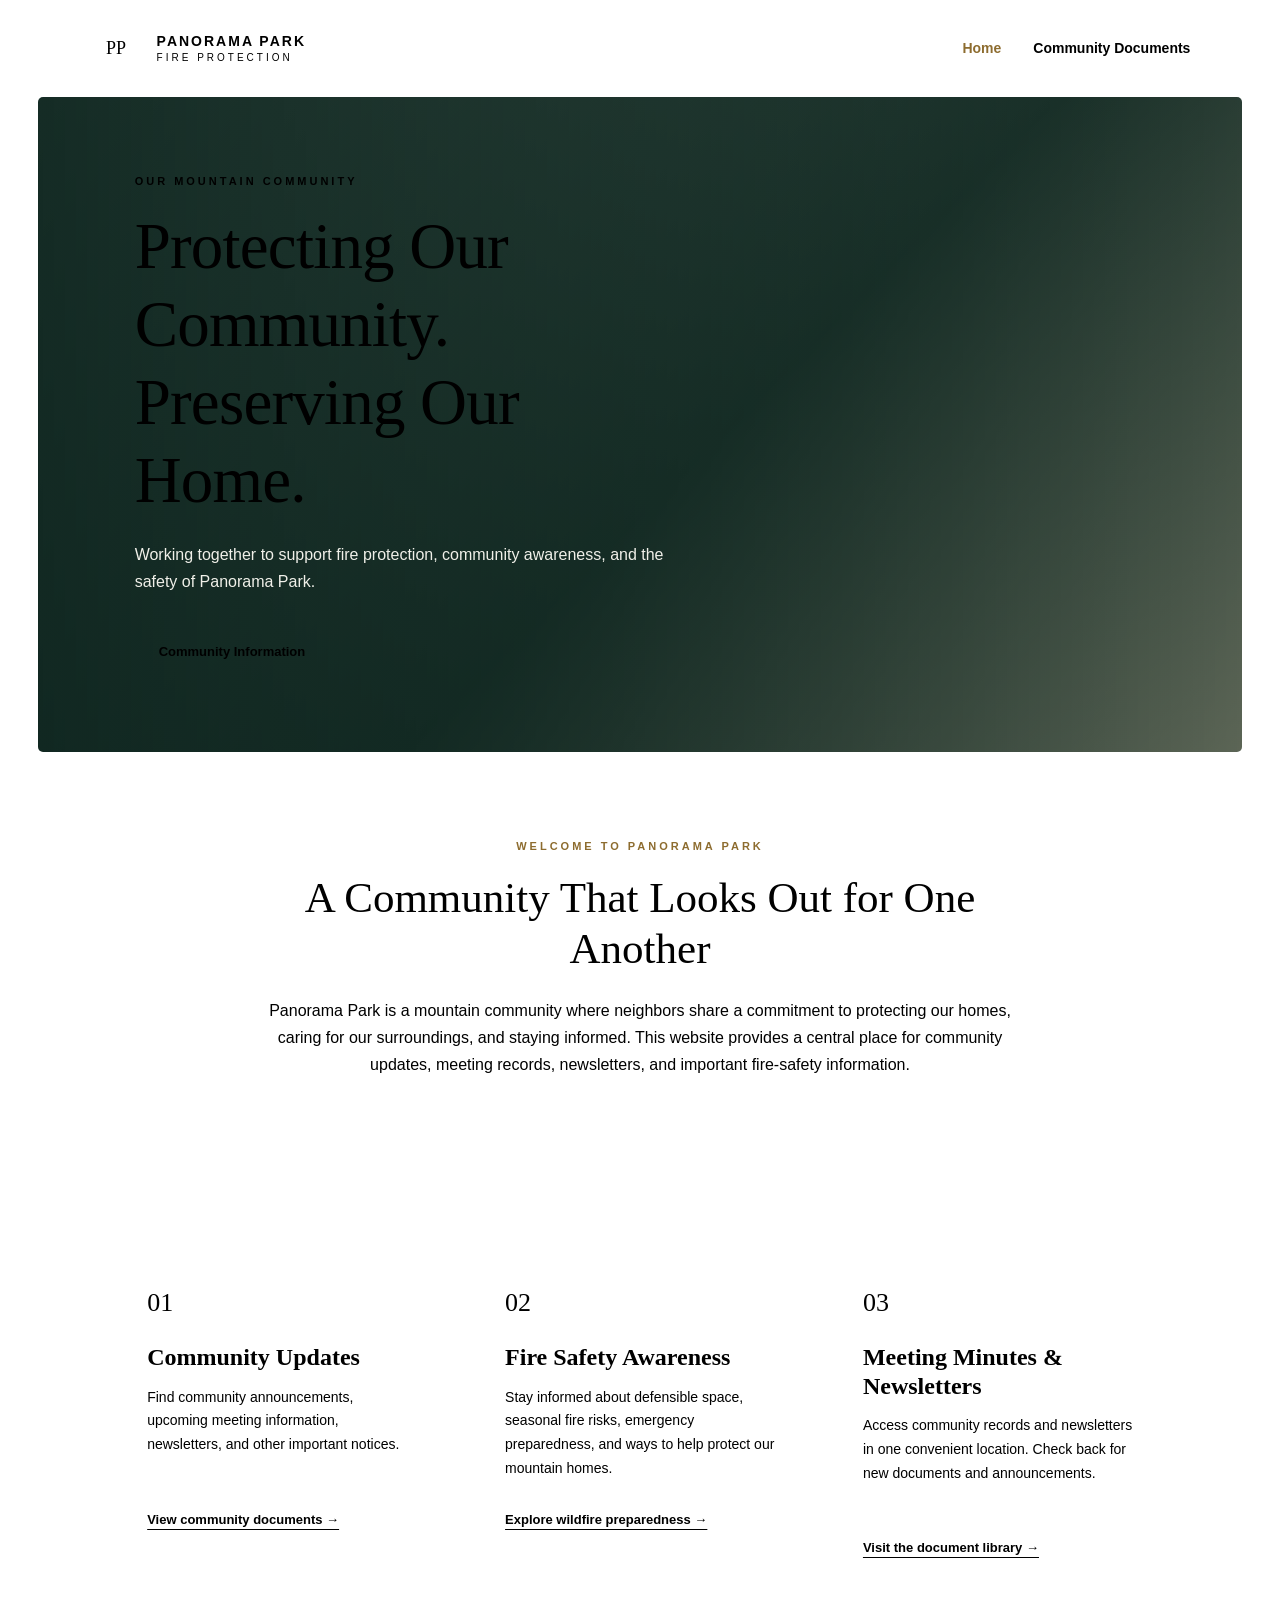
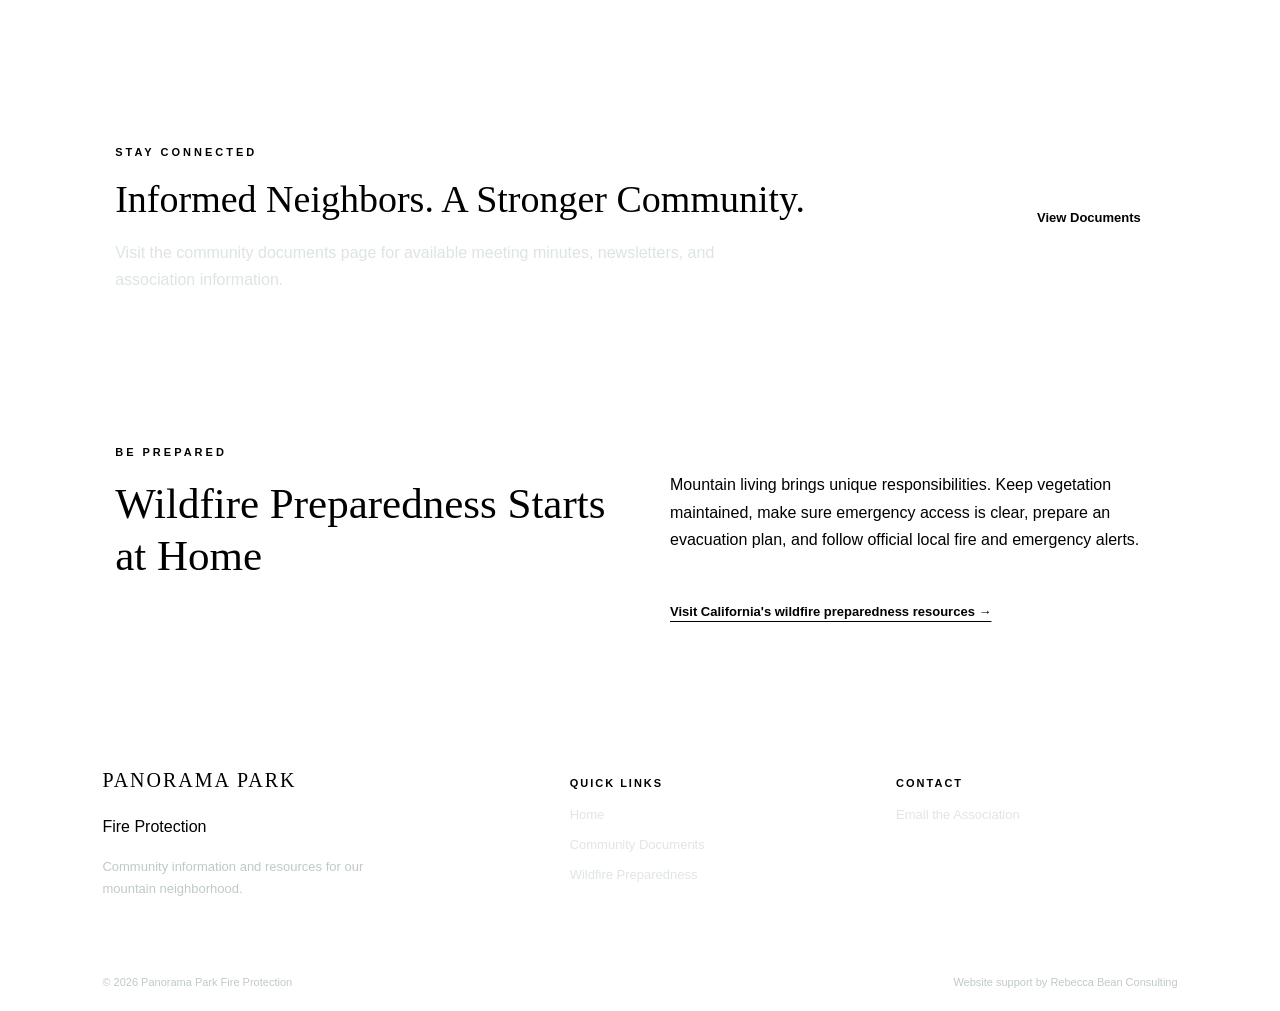
==== index.html @ 7bf57702 "Create index.html" ====
<!DOCTYPE html>
<html lang="en">
<head>
  <meta charset="UTF-8">
  <meta name="viewport" content="width=device-width, initial-scale=1.0">
  <title>Panorama Park Fire Protection</title>
  <meta name="description" content="Community information, announcements, meeting minutes, and fire safety resources for Panorama Park.">
  <link rel="stylesheet" href="home.css">
</head>
<body>

  <header class="site-header">
    <div class="brand">
      <span class="brand-mark">PP</span>
      <div>
        <p class="brand-name">PANORAMA PARK</p>
        <p class="brand-subtitle">FIRE PROTECTION</p>
      </div>
    </div>

    <nav class="main-nav">
      <a href="index.html" class="active">Home</a>
      <a href="documents.html">Community Documents</a>
    </nav>
  </header>

  <main>
    <section class="hero">
      <!-- Replace this placeholder with a mountain landscape photo -->
      <div class="hero-image-placeholder">
        <div class="hero-overlay">
          <p class="eyebrow">OUR MOUNTAIN COMMUNITY</p>
          <h1>Protecting Our Community.<br>Preserving Our Home.</h1>
          <p class="hero-description">
            Working together to support fire protection, community
            awareness, and the safety of Panorama Park.
          </p>
          <a href="documents.html" class="button button-gold">
            Community Information
          </a>
        </div>
      </div>
    </section>

    <section class="intro section">
      <p class="eyebrow">WELCOME TO PANORAMA PARK</p>
      <h2>A Community That Looks Out for One Another</h2>
      <p class="intro-text">
        Panorama Park is a mountain community where neighbors share
        a commitment to protecting our homes, caring for our surroundings,
        and staying informed. This website provides a central place for
        community updates, meeting records, newsletters, and important
        fire-safety information.
      </p>
    </section>

    <section class="feature-section section">
      <div class="feature-card">
        <span class="feature-number">01</span>
        <h3>Community Updates</h3>
        <p>
          Find community announcements, upcoming meeting information,
          newsletters, and other important notices.
        </p>
        <a href="documents.html">View community documents →</a>
      </div>

      <div class="feature-card">
        <span class="feature-number">02</span>
        <h3>Fire Safety Awareness</h3>
        <p>
          Stay informed about defensible space, seasonal fire risks,
          emergency preparedness, and ways to help protect our mountain homes.
        </p>
        <a href="https://www.readyforwildfire.org/" target="_blank"
           rel="noopener noreferrer">Explore wildfire preparedness →</a>
      </div>

      <div class="feature-card">
        <span class="feature-number">03</span>
        <h3>Meeting Minutes & Newsletters</h3>
        <p>
          Access community records and newsletters in one convenient location.
          Check back for new documents and announcements.
        </p>
        <a href="documents.html">Visit the document library →</a>
      </div>
    </section>

    <section class="community-banner">
      <div>
        <p class="eyebrow">STAY CONNECTED</p>
        <h2>Informed Neighbors. A Stronger Community.</h2>
        <p>
          Visit the community documents page for available meeting minutes,
          newsletters, and association information.
        </p>
      </div>
      <a href="documents.html" class="button button-light">View Documents</a>
    </section>

    <section class="safety-section section">
      <div>
        <p class="eyebrow">BE PREPARED</p>
        <h2>Wildfire Preparedness Starts at Home</h2>
      </div>
      <p>
        Mountain living brings unique responsibilities. Keep vegetation
        maintained, make sure emergency access is clear, prepare an
        evacuation plan, and follow official local fire and emergency alerts.
      </p>
      <a href="https://www.readyforwildfire.org/prepare-for-wildfire/"
         target="_blank" rel="noopener noreferrer">
        Visit California's wildfire preparedness resources →
      </a>
    </section>
  </main>

  <footer class="site-footer">
    <div class="footer-main">
      <div>
        <p class="footer-title">PANORAMA PARK</p>
        <p>Fire Protection</p>
        <p class="footer-note">
          Community information and resources for our mountain neighborhood.
        </p>
      </div>

      <div>
        <p class="footer-heading">QUICK LINKS</p>
        <a href="index.html">Home</a>
        <a href="documents.html">Community Documents</a>
        <a href="https://www.readyforwildfire.org/"
           target="_blank" rel="noopener noreferrer">Wildfire Preparedness</a>
      </div>

      <div>
        <p class="footer-heading">CONTACT</p>
        <!-- Replace with the HOA's approved public email address -->
        <a href="mailto:REPLACE-WITH-HOA-EMAIL">Email the Association</a>
      </div>
    </div>

    <div class="footer-bottom">
      <p>© <span id="year"></span> Panorama Park Fire Protection</p>
      <p class="site-credit">
        Website support by
        <a href="https://beansdreams.org" target="_blank"
           rel="noopener noreferrer">Rebecca Bean Consulting</a>
      </p>
    </div>
  </footer>

  <script>
    document.getElementById("year").textContent = new Date().getFullYear();
  </script>

</body>
</html>
---- home.css ----
```css
@import url('https://fonts.googleapis.com/css2?family=DM+Sans:wght@400;500;600;700&family=Playfair+Display:wght@500;600;700&display=swap');

:root {
  --forest: #173b32;
  --forest-dark: #102b25;
  --sage: #718675;
  --gold: #c9a765;
  --cream: #f7f4ed;
  --white: #ffffff;
  --text: #26332e;
  --muted: #68736d;
  --border: #e5e4dc;
}

* {
  box-sizing: border-box;
}

html {
  scroll-behavior: smooth;
}

body {
  margin: 0;
  color: var(--text);
  background: var(--white);
  font-family: 'DM Sans', sans-serif;
  line-height: 1.7;
}

a {
  color: inherit;
}

.site-header {
  display: flex;
  justify-content: space-between;
  align-items: center;
  gap: 30px;
  padding: 22px 7%;
  background: var(--white);
}

.brand {
  display: flex;
  align-items: center;
  gap: 14px;
}

.brand-mark {
  display: grid;
  place-items: center;
  width: 53px;
  height: 53px;
  border: 1px solid var(--gold);
  border-radius: 50%;
  color: var(--forest);
  font-family: 'Playfair Display', serif;
  font-size: 18px;
}

.brand-name,
.brand-subtitle {
  margin: 0;
  line-height: 1.4;
  letter-spacing: 2px;
}

.brand-name {
  color: var(--forest);
  font-weight: 700;
  font-size: 14px;
}

.brand-subtitle {
  color: var(--muted);
  font-size: 10px;
  letter-spacing: 3px;
}

.main-nav {
  display: flex;
  align-items: center;
  gap: 32px;
}

.main-nav a {
  text-decoration: none;
  color: var(--text);
  font-size: 14px;
  font-weight: 600;
}

.main-nav a:hover,
.main-nav a.active {
  color: #8d6c2f;
}

.hero {
  padding: 0 3%;
}

.hero-image-placeholder {
  position: relative;
  display: flex;
  align-items: center;
  min-height: 570px;
  overflow: hidden;
  border-radius: 5px;
  background:
    linear-gradient(90deg, rgba(12, 35, 29, .91), rgba(12, 35, 29, .48)),
    linear-gradient(135deg, #6e8478, #293f36 55%, #a5a28a);
}

/* Add a real mountain photograph later using background-image. */

.hero-overlay {
  max-width: 760px;
  padding: 75px 8%;
  color: var(--white);
}

.eyebrow {
  margin: 0 0 16px;
  color: var(--gold);
  font-size: 11px;
  font-weight: 700;
  letter-spacing: 3px;
  text-transform: uppercase;
}

h1,
h2,
h3 {
  font-family: 'Playfair Display', Georgia, serif;
  line-height: 1.2;
}

h1 {
  margin: 0 0 22px;
  font-size: clamp(38px, 5.2vw, 65px);
  font-weight: 500;
  letter-spacing: -.8px;
}

.hero-description {
  max-width: 540px;
  margin-bottom: 32px;
  color: #f0f0e9;
  font-size: 16px;
}

.button {
  display: inline-block;
  padding: 14px 24px;
  border-radius: 3px;
  font-size: 13px;
  font-weight: 700;
  text-decoration: none;
  transition: transform .2s, background .2s;
}

.button:hover {
  transform: translateY(-2px);
}

.button-gold {
  background: var(--gold);
  color: var(--forest-dark);
}

.button-gold:hover {
  background: #dfc184;
}

.section {
  padding: 85px 9%;
}

.intro {
  max-width: 1000px;
  margin: auto;
  text-align: center;
}

.intro h2,
.safety-section h2 {
  margin: 0 0 22px;
  color: var(--forest);
  font-size: clamp(30px, 4vw, 43px);
  font-weight: 500;
}

.intro .eyebrow {
  color: #8d6c2f;
}

.intro-text {
  max-width: 780px;
  margin: auto;
  color: var(--muted);
  font-size: 16px;
}

.feature-section {
  display: grid;
  grid-template-columns: repeat(3, minmax(0, 1fr));
  gap: 24px;
  background: var(--cream);
}

.feature-card {
  padding: 32px;
  border: 1px solid var(--border);
  background: var(--white);
}

.feature-number {
  color: var(--gold);
  font-family: 'Playfair Display', serif;
  font-size: 26px;
}

.feature-card h3 {
  margin: 18px 0 12px;
  color: var(--forest);
  font-size: 24px;
}

.feature-card p {
  min-height: 105px;
  color: var(--muted);
  font-size: 14px;
}

.feature-card a,
.safety-section a {
  color: var(--forest);
  font-size: 13px;
  font-weight: 700;
  text-decoration-color: var(--gold);
  text-underline-offset: 5px;
}

.community-banner {
  display: flex;
  justify-content: space-between;
  align-items: center;
  gap: 35px;
  padding: 65px 9%;
  background: var(--forest);
  color: var(--white);
}

.community-banner h2 {
  margin: 0 0 14px;
  font-size: clamp(27px, 3vw, 38px);
  font-weight: 500;
}

.community-banner p:not(.eyebrow) {
  max-width: 680px;
  margin-bottom: 0;
  color: #dce5df;
}

.button-light {
  flex-shrink: 0;
  background: var(--cream);
  color: var(--forest);
}

.safety-section {
  display: grid;
  grid-template-columns: 1fr 1fr;
  gap: 20px 60px;
  align-items: center;
}

.safety-section h2 {
  margin-bottom: 0;
}

.safety-section > p {
  color: var(--muted);
}

.safety-section > a {
  grid-column: 2;
}

.site-footer {
  padding: 55px 8% 20px;
  background: var(--forest-dark);
  color: var(--white);
}

.footer-main {
  display: grid;
  grid-template-columns: 1.5fr 1fr 1fr;
  gap: 45px;
  padding-bottom: 40px;
}

.footer-title {
  margin: 0;
  font-family: 'Playfair Display', serif;
  font-size: 20px;
  letter-spacing: 2px;
}

.footer-note {
  max-width: 300px;
  color: #bfcac3;
  font-size: 13px;
}

.footer-heading {
  color: var(--gold);
  font-size: 11px;
  font-weight: 700;
  letter-spacing: 2px;
}

.footer-main a {
  display: block;
  width: fit-content;
  margin: 8px 0;
  color: #e0e6e1;
  font-size: 13px;
  text-decoration: none;
}

.footer-main a:hover,
.site-credit a:hover {
  color: var(--gold);
}

.footer-bottom {
  display: flex;
  justify-content: space-between;
  flex-wrap: wrap;
  gap: 12px;
  padding-top: 18px;
  border-top: 1px solid rgba(255, 255, 255, .16);
  color: #bfcac3;
  font-size: 11px;
}

.footer-bottom p {
  margin: 0;
}

.site-credit a {
  color: var(--gold);
  text-decoration: none;
}

@media (max-width: 800px) {
  .site-header {
    flex-direction: column;
    gap: 18px;
  }

  .main-nav {
    flex-wrap: wrap;
    justify-content: center;
    gap: 18px;
  }

  .hero-image-placeholder {
    min-height: 500px;
  }

  .feature-section {
    grid-template-columns: 1fr;
  }

  .feature-card p {
    min-height: auto;
  }

  .community-banner {
    align-items: flex-start;
    flex-direction: column;
  }

  .safety-section {
    grid-template-columns: 1fr;
  }

  .safety-section > a {
    grid-column: 1;
  }

  .footer-main {
    grid-template-columns: 1fr 1fr;
  }
}

@media (max-width: 500px) {
  .site-header {
    padding: 20px 5%;
  }

  .brand-name {
    font-size: 12px;
  }

  .main-nav {
    gap: 12px;
  }

  .main-nav a {
    font-size: 12px;
  }

  .hero {
    padding: 0 12px;
  }

  .hero-image-placeholder {
    min-height: 490px;
  }

  .hero-overlay {
    padding: 45px 8%;
  }

  .section {
    padding: 60px 7%;
  }

  .community-banner {
    padding: 50px 7%;
  }

  .footer-main {
    grid-template-columns: 1fr;
    gap: 20px;
  }

  .footer-bottom {
    flex-direction: column;
  }
}
```
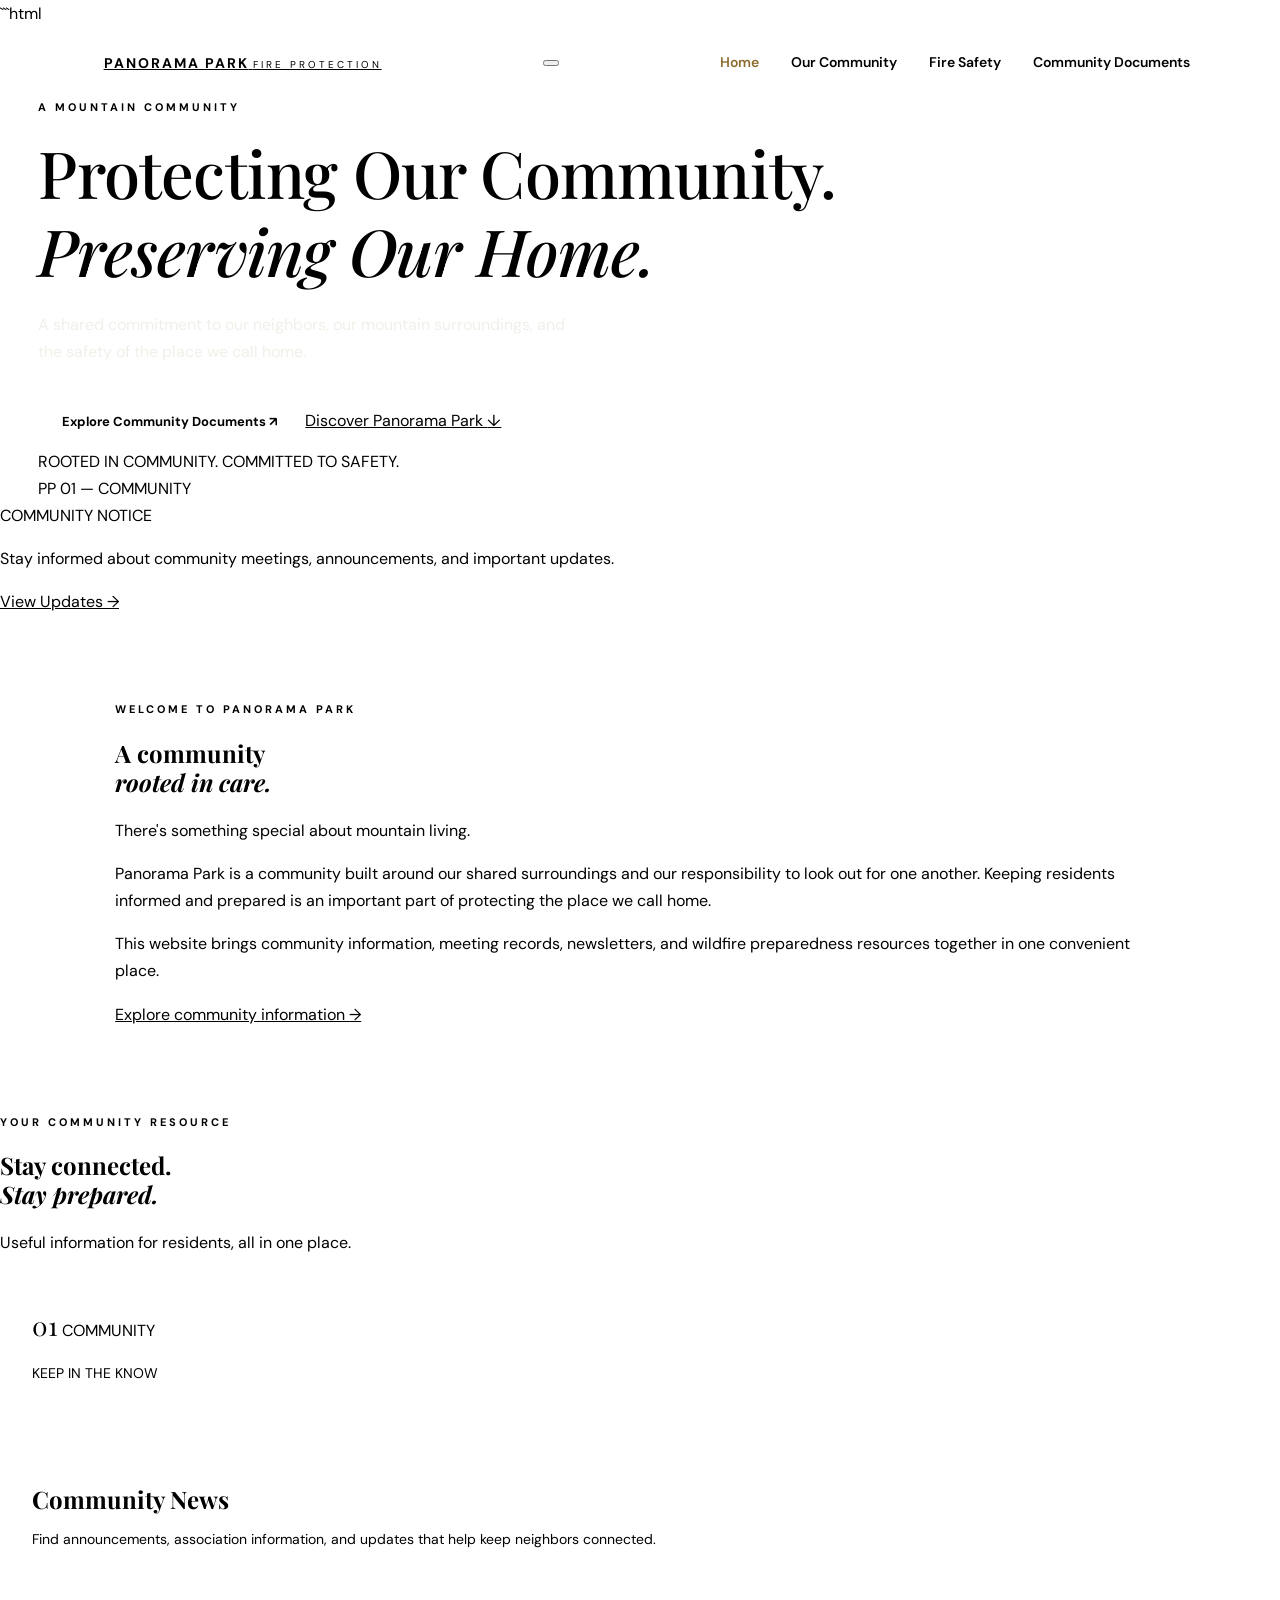
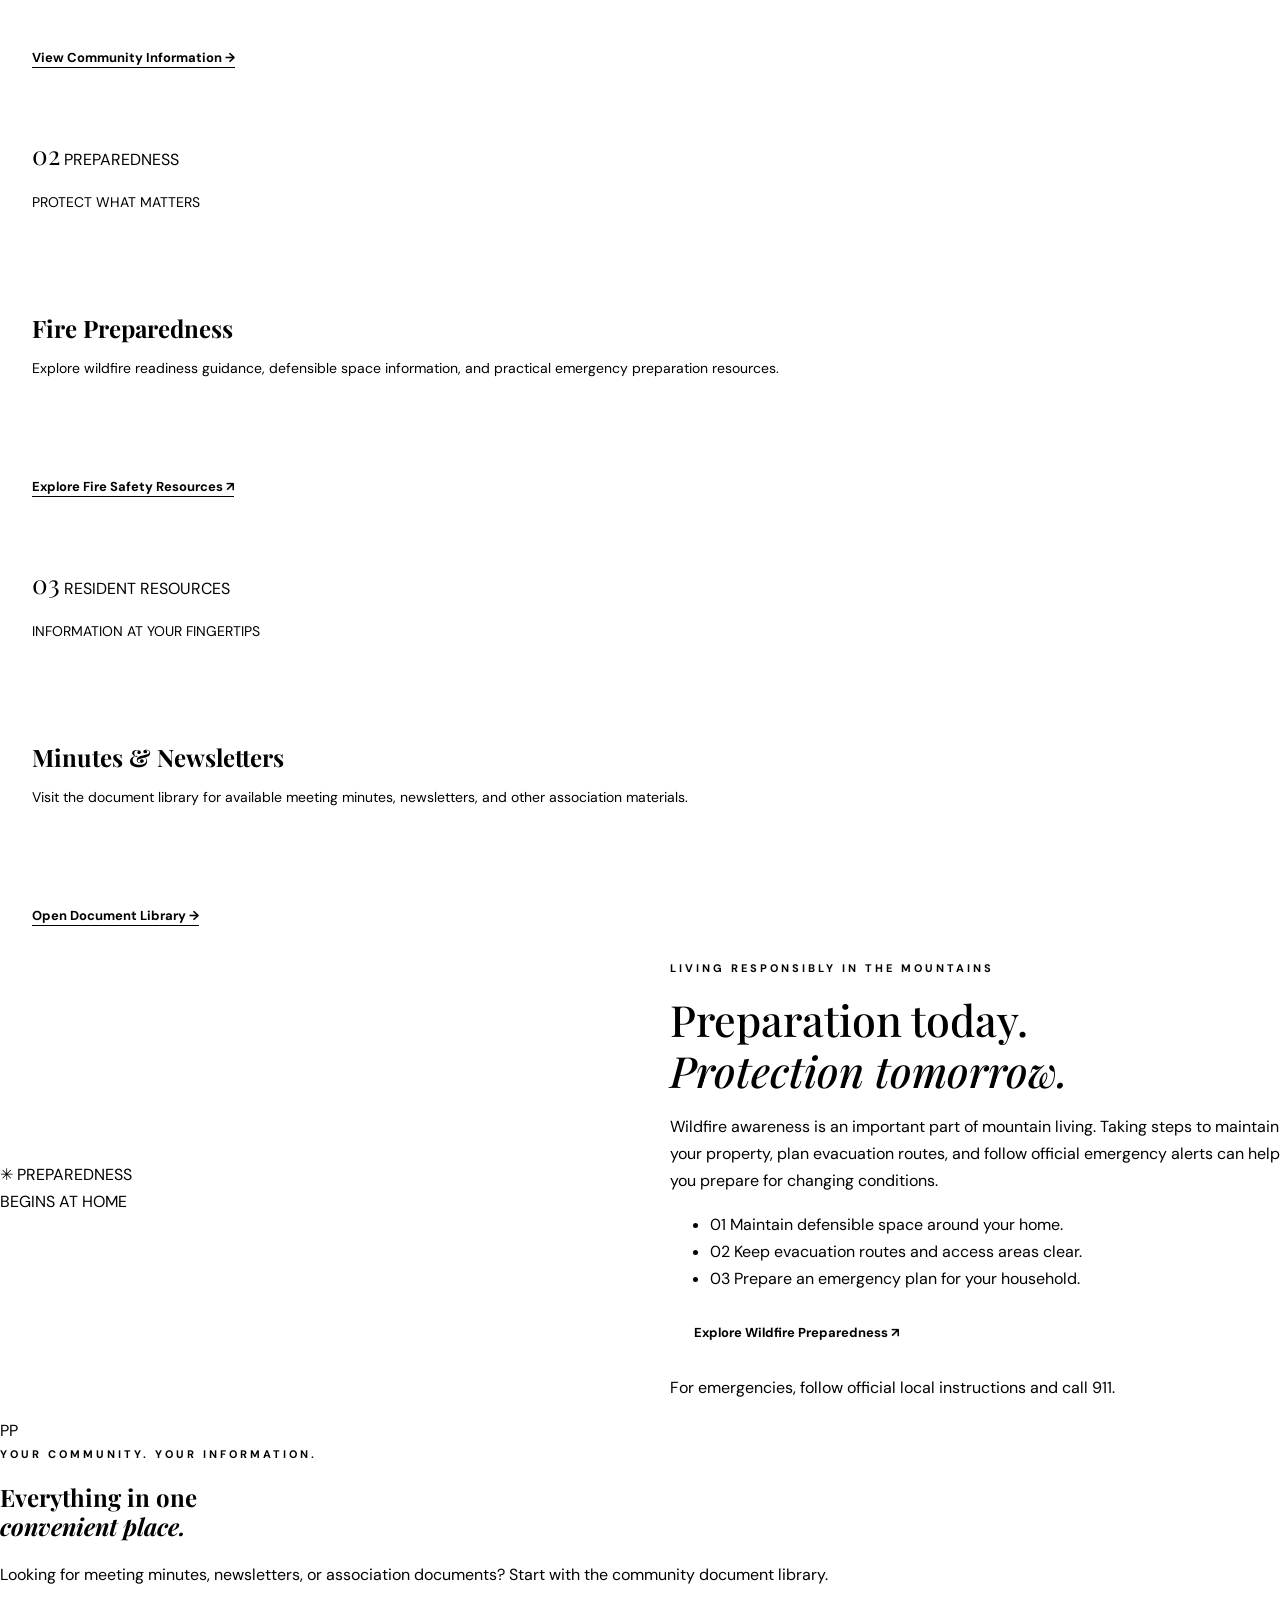
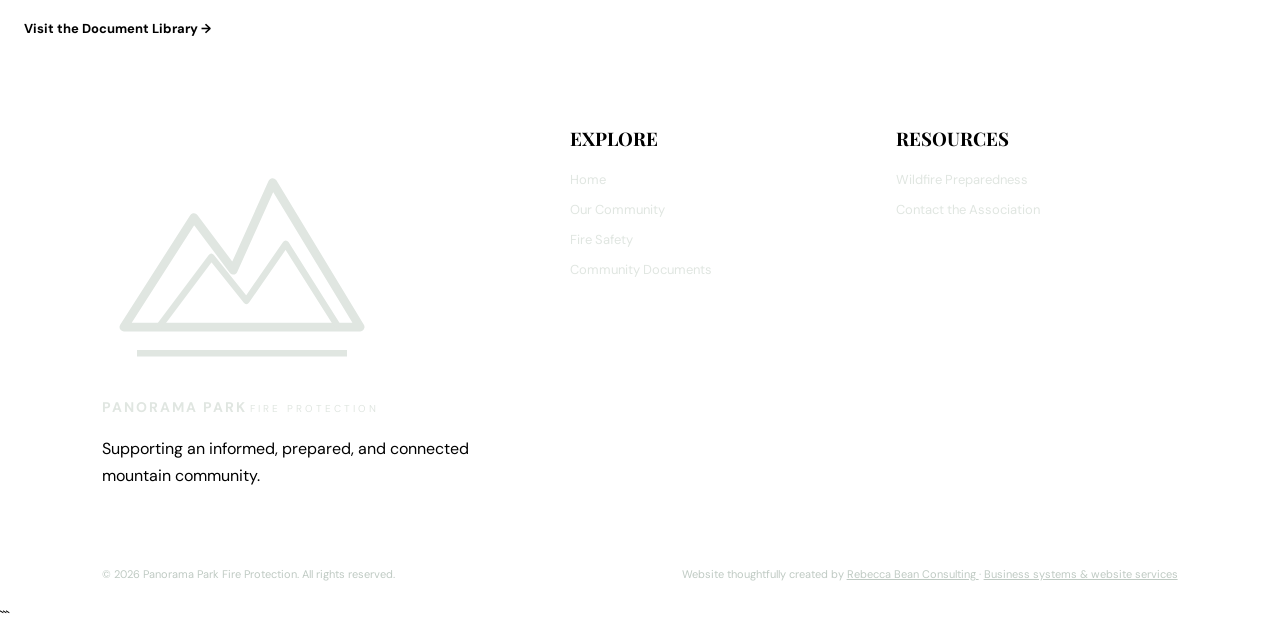
==== commit 7117e6fe: "Update index.html" ====
--- a/index.html
+++ b/index.html
@@ -1,159 +1,410 @@
+```html
 <!DOCTYPE html>
 <html lang="en">
 <head>
   <meta charset="UTF-8">
   <meta name="viewport" content="width=device-width, initial-scale=1.0">
-  <title>Panorama Park Fire Protection</title>
-  <meta name="description" content="Community information, announcements, meeting minutes, and fire safety resources for Panorama Park.">
+
+  <title>Panorama Park Fire Protection | Our Mountain Community</title>
+  <meta name="description" content="Community news, meeting information, fire safety resources, and announcements for Panorama Park.">
+
   <link rel="stylesheet" href="home.css">
+
+  <link rel="preconnect" href="https://fonts.googleapis.com">
+  <link rel="preconnect" href="https://fonts.gstatic.com" crossorigin>
+  <link href="https://fonts.googleapis.com/css2?family=DM+Sans:wght@400;500;600;700&family=Playfair+Display:wght@400;500;600;700&display=swap" rel="stylesheet">
 </head>
+
 <body>
 
+  <!-- HEADER -->
   <header class="site-header">
-    <div class="brand">
-      <span class="brand-mark">PP</span>
-      <div>
-        <p class="brand-name">PANORAMA PARK</p>
-        <p class="brand-subtitle">FIRE PROTECTION</p>
-      </div>
-    </div>
-
-    <nav class="main-nav">
-      <a href="index.html" class="active">Home</a>
-      <a href="documents.html">Community Documents</a>
+    <a class="brand" href="index.html" aria-label="Panorama Park Fire Protection home">
+      <span class="brand-emblem" aria-hidden="true">
+        <svg viewBox="0 0 64 64" fill="none">
+          <path d="M5 48L21 23L30 35L39 15L59 48H5Z"
+                stroke="currentColor" stroke-width="2" stroke-linejoin="round"/>
+          <path d="M13 48L25 32L33 42L42 29L54 48"
+                stroke="currentColor" stroke-width="1.5" stroke-linejoin="round"/>
+          <path d="M8 54H56" stroke="currentColor" stroke-width="1.5"/>
+        </svg>
+      </span>
+
+      <span class="brand-copy">
+        <span class="brand-name">PANORAMA PARK</span>
+        <span class="brand-subtitle">FIRE PROTECTION</span>
+      </span>
+    </a>
+
+    <button class="menu-toggle" aria-label="Open navigation"
+            aria-expanded="false" aria-controls="main-nav">
+      <span></span>
+      <span></span>
+      <span></span>
+    </button>
+
+    <nav class="main-nav" id="main-nav">
+      <a href="index.html" class="nav-link active">Home</a>
+      <a href="#community" class="nav-link">Our Community</a>
+      <a href="#fire-safety" class="nav-link">Fire Safety</a>
+      <a href="documents.html" class="nav-link nav-cta">Community Documents</a>
     </nav>
   </header>
 
+
   <main>
+
+    <!-- HERO: REPLACE THE BACKGROUND IMAGE URL WITH YOUR OWN PHOTO -->
     <section class="hero">
-      <!-- Replace this placeholder with a mountain landscape photo -->
-      <div class="hero-image-placeholder">
-        <div class="hero-overlay">
-          <p class="eyebrow">OUR MOUNTAIN COMMUNITY</p>
-          <h1>Protecting Our Community.<br>Preserving Our Home.</h1>
-          <p class="hero-description">
-            Working together to support fire protection, community
-            awareness, and the safety of Panorama Park.
-          </p>
+      <div class="hero-photo"></div>
+      <div class="hero-shade"></div>
+
+      <div class="hero-content">
+        <p class="eyebrow">
+          A MOUNTAIN COMMUNITY
+          <span class="eyebrow-line"></span>
+        </p>
+
+        <h1>
+          Protecting Our Community.<br>
+          <em>Preserving Our Home.</em>
+        </h1>
+
+        <p class="hero-description">
+          A shared commitment to our neighbors, our mountain surroundings,
+          and the safety of the place we call home.
+        </p>
+
+        <div class="hero-actions">
           <a href="documents.html" class="button button-gold">
-            Community Information
+            Explore Community Documents
+            <span aria-hidden="true">↗</span>
+          </a>
+
+          <a href="#community" class="text-link">
+            Discover Panorama Park <span aria-hidden="true">↓</span>
           </a>
         </div>
       </div>
-    </section>
-
-    <section class="intro section">
-      <p class="eyebrow">WELCOME TO PANORAMA PARK</p>
-      <h2>A Community That Looks Out for One Another</h2>
-      <p class="intro-text">
-        Panorama Park is a mountain community where neighbors share
-        a commitment to protecting our homes, caring for our surroundings,
-        and staying informed. This website provides a central place for
-        community updates, meeting records, newsletters, and important
-        fire-safety information.
+
+      <div class="hero-caption">
+        <span class="caption-rule"></span>
+        <span>ROOTED IN COMMUNITY. COMMITTED TO SAFETY.</span>
+      </div>
+
+      <div class="hero-index" aria-hidden="true">
+        <span>PP</span>
+        <span class="index-divider"></span>
+        <span>01 — COMMUNITY</span>
+      </div>
+    </section>
+
+
+    <!-- ANNOUNCEMENT STRIP
+         Replace the sample message with an approved current notice. -->
+    <section class="announcement" aria-label="Community announcement">
+      <div class="announcement-label">
+        <span class="announcement-dot"></span>
+        COMMUNITY NOTICE
+      </div>
+
+      <p>
+        Stay informed about community meetings, announcements, and important updates.
       </p>
-    </section>
-
-    <section class="feature-section section">
-      <div class="feature-card">
-        <span class="feature-number">01</span>
-        <h3>Community Updates</h3>
+
+      <a href="documents.html">
+        View Updates <span aria-hidden="true">→</span>
+      </a>
+    </section>
+
+
+    <!-- INTRODUCTION -->
+    <section class="community-intro section" id="community">
+      <div class="intro-side">
+        <p class="eyebrow eyebrow-dark">WELCOME TO PANORAMA PARK</p>
+
+        <h2>
+          A community<br>
+          <em>rooted in care.</em>
+        </h2>
+
+        <div class="gold-rule"></div>
+      </div>
+
+      <div class="intro-copy">
+        <p class="intro-lead">
+          There's something special about mountain living.
+        </p>
+
         <p>
-          Find community announcements, upcoming meeting information,
-          newsletters, and other important notices.
-        </p>
-        <a href="documents.html">View community documents →</a>
-      </div>
-
-      <div class="feature-card">
-        <span class="feature-number">02</span>
-        <h3>Fire Safety Awareness</h3>
+          Panorama Park is a community built around our shared surroundings
+          and our responsibility to look out for one another. Keeping residents
+          informed and prepared is an important part of protecting the place
+          we call home.
+        </p>
+
         <p>
-          Stay informed about defensible space, seasonal fire risks,
-          emergency preparedness, and ways to help protect our mountain homes.
-        </p>
-        <a href="https://www.readyforwildfire.org/" target="_blank"
-           rel="noopener noreferrer">Explore wildfire preparedness →</a>
-      </div>
-
-      <div class="feature-card">
-        <span class="feature-number">03</span>
-        <h3>Meeting Minutes & Newsletters</h3>
+          This website brings community information, meeting records,
+          newsletters, and wildfire preparedness resources together in one
+          convenient place.
+        </p>
+
+        <a href="documents.html" class="underlined-link">
+          Explore community information <span aria-hidden="true">→</span>
+        </a>
+      </div>
+    </section>
+
+
+    <!-- THREE FEATURE CARDS -->
+    <section class="discover-section">
+      <div class="section-heading">
+        <div>
+          <p class="eyebrow eyebrow-dark">YOUR COMMUNITY RESOURCE</p>
+          <h2>Stay connected.<br><em>Stay prepared.</em></h2>
+        </div>
+
+        <p class="section-heading-copy">
+          Useful information for residents, all in one place.
+        </p>
+      </div>
+
+      <div class="feature-grid">
+
+        <!-- COMMUNITY NEWS -->
+        <article class="feature-card">
+          <div class="feature-image feature-image-news">
+            <span class="feature-number">01</span>
+            <span class="feature-image-label">COMMUNITY</span>
+          </div>
+
+          <div class="feature-body">
+            <p class="feature-kicker">KEEP IN THE KNOW</p>
+            <h3>Community News</h3>
+            <p>
+              Find announcements, association information, and updates
+              that help keep neighbors connected.
+            </p>
+
+            <a href="documents.html" class="card-link">
+              View Community Information <span aria-hidden="true">→</span>
+            </a>
+          </div>
+        </article>
+
+
+        <!-- FIRE PREPAREDNESS -->
+        <article class="feature-card">
+          <div class="feature-image feature-image-safety">
+            <span class="feature-number">02</span>
+            <span class="feature-image-label">PREPAREDNESS</span>
+          </div>
+
+          <div class="feature-body">
+            <p class="feature-kicker">PROTECT WHAT MATTERS</p>
+            <h3>Fire Preparedness</h3>
+            <p>
+              Explore wildfire readiness guidance, defensible space
+              information, and practical emergency preparation resources.
+            </p>
+
+            <a href="https://www.readyforwildfire.org/"
+               target="_blank" rel="noopener noreferrer" class="card-link">
+              Explore Fire Safety Resources <span aria-hidden="true">↗</span>
+            </a>
+          </div>
+        </article>
+
+
+        <!-- DOCUMENT LIBRARY -->
+        <article class="feature-card">
+          <div class="feature-image feature-image-documents">
+            <span class="feature-number">03</span>
+            <span class="feature-image-label">RESIDENT RESOURCES</span>
+          </div>
+
+          <div class="feature-body">
+            <p class="feature-kicker">INFORMATION AT YOUR FINGERTIPS</p>
+            <h3>Minutes & Newsletters</h3>
+            <p>
+              Visit the document library for available meeting minutes,
+              newsletters, and other association materials.
+            </p>
+
+            <a href="documents.html" class="card-link">
+              Open Document Library <span aria-hidden="true">→</span>
+            </a>
+          </div>
+        </article>
+
+      </div>
+    </section>
+
+
+    <!-- FIRE SAFETY FEATURE -->
+    <section class="safety-section" id="fire-safety">
+      <div class="safety-image">
+        <div class="safety-image-frame"></div>
+        <div class="safety-image-note">
+          <span class="note-symbol">✳</span>
+          <span>PREPAREDNESS<br>BEGINS AT HOME</span>
+        </div>
+      </div>
+
+      <div class="safety-copy">
+        <p class="eyebrow">LIVING RESPONSIBLY IN THE MOUNTAINS</p>
+
+        <h2>
+          Preparation today.<br>
+          <em>Protection tomorrow.</em>
+        </h2>
+
         <p>
-          Access community records and newsletters in one convenient location.
-          Check back for new documents and announcements.
-        </p>
-        <a href="documents.html">Visit the document library →</a>
-      </div>
-    </section>
-
-    <section class="community-banner">
-      <div>
-        <p class="eyebrow">STAY CONNECTED</p>
-        <h2>Informed Neighbors. A Stronger Community.</h2>
+          Wildfire awareness is an important part of mountain living.
+          Taking steps to maintain your property, plan evacuation routes,
+          and follow official emergency alerts can help you prepare for
+          changing conditions.
+        </p>
+
+        <ul class="safety-list">
+          <li><span>01</span> Maintain defensible space around your home.</li>
+          <li><span>02</span> Keep evacuation routes and access areas clear.</li>
+          <li><span>03</span> Prepare an emergency plan for your household.</li>
+        </ul>
+
+        <a href="https://www.readyforwildfire.org/prepare-for-wildfire/"
+           target="_blank" rel="noopener noreferrer"
+           class="button button-green">
+          Explore Wildfire Preparedness <span aria-hidden="true">↗</span>
+        </a>
+
+        <p class="resource-note">
+          For emergencies, follow official local instructions and call 911.
+        </p>
+      </div>
+    </section>
+
+
+    <!-- COMMUNITY DOCUMENTS CTA -->
+    <section class="documents-banner">
+      <div class="banner-decoration" aria-hidden="true">PP</div>
+
+      <div class="banner-copy">
+        <p class="eyebrow">YOUR COMMUNITY. YOUR INFORMATION.</p>
+        <h2>Everything in one<br><em>convenient place.</em></h2>
         <p>
-          Visit the community documents page for available meeting minutes,
-          newsletters, and association information.
-        </p>
-      </div>
-      <a href="documents.html" class="button button-light">View Documents</a>
-    </section>
-
-    <section class="safety-section section">
-      <div>
-        <p class="eyebrow">BE PREPARED</p>
-        <h2>Wildfire Preparedness Starts at Home</h2>
-      </div>
-      <p>
-        Mountain living brings unique responsibilities. Keep vegetation
-        maintained, make sure emergency access is clear, prepare an
-        evacuation plan, and follow official local fire and emergency alerts.
-      </p>
-      <a href="https://www.readyforwildfire.org/prepare-for-wildfire/"
-         target="_blank" rel="noopener noreferrer">
-        Visit California's wildfire preparedness resources →
+          Looking for meeting minutes, newsletters, or association documents?
+          Start with the community document library.
+        </p>
+      </div>
+
+      <a href="documents.html" class="button button-gold">
+        Visit the Document Library <span aria-hidden="true">→</span>
       </a>
     </section>
+
   </main>
 
+
+  <!-- FOOTER -->
   <footer class="site-footer">
     <div class="footer-main">
-      <div>
-        <p class="footer-title">PANORAMA PARK</p>
-        <p>Fire Protection</p>
-        <p class="footer-note">
-          Community information and resources for our mountain neighborhood.
-        </p>
-      </div>
-
-      <div>
-        <p class="footer-heading">QUICK LINKS</p>
+
+      <div class="footer-brand">
+        <a class="brand footer-logo" href="index.html">
+          <span class="brand-emblem" aria-hidden="true">
+            <svg viewBox="0 0 64 64" fill="none">
+              <path d="M5 48L21 23L30 35L39 15L59 48H5Z"
+                    stroke="currentColor" stroke-width="2" stroke-linejoin="round"/>
+              <path d="M13 48L25 32L33 42L42 29L54 48"
+                    stroke="currentColor" stroke-width="1.5" stroke-linejoin="round"/>
+              <path d="M8 54H56" stroke="currentColor" stroke-width="1.5"/>
+            </svg>
+          </span>
+
+          <span class="brand-copy">
+            <span class="brand-name">PANORAMA PARK</span>
+            <span class="brand-subtitle">FIRE PROTECTION</span>
+          </span>
+        </a>
+
+        <p>
+          Supporting an informed, prepared, and connected mountain community.
+        </p>
+      </div>
+
+      <div class="footer-column">
+        <h3>EXPLORE</h3>
         <a href="index.html">Home</a>
+        <a href="#community">Our Community</a>
+        <a href="#fire-safety">Fire Safety</a>
         <a href="documents.html">Community Documents</a>
+      </div>
+
+      <div class="footer-column">
+        <h3>RESOURCES</h3>
         <a href="https://www.readyforwildfire.org/"
            target="_blank" rel="noopener noreferrer">Wildfire Preparedness</a>
-      </div>
-
-      <div>
-        <p class="footer-heading">CONTACT</p>
-        <!-- Replace with the HOA's approved public email address -->
-        <a href="mailto:REPLACE-WITH-HOA-EMAIL">Email the Association</a>
-      </div>
+
+        <!-- Replace this address with the HOA's approved public email -->
+        <a href="mailto:REPLACE-WITH-HOA-EMAIL">Contact the Association</a>
+      </div>
+
     </div>
 
+
     <div class="footer-bottom">
-      <p>© <span id="year"></span> Panorama Park Fire Protection</p>
-      <p class="site-credit">
-        Website support by
+      <p>
+        © <span id="current-year"></span> Panorama Park Fire Protection.
+        All rights reserved.
+      </p>
+
+      <div class="site-creator">
+        <span>Website thoughtfully created by</span>
+        <a href="https://beansdreams.org"
+           target="_blank" rel="noopener noreferrer">
+          Rebecca Bean Consulting
+        </a>
+        <span class="creator-divider">·</span>
         <a href="https://beansdreams.org" target="_blank"
-           rel="noopener noreferrer">Rebecca Bean Consulting</a>
-      </p>
+           rel="noopener noreferrer" class="services-link">
+          Business systems & website services
+        </a>
+      </div>
     </div>
   </footer>
 
+
+  <!-- SMALL MOBILE NAVIGATION SCRIPT -->
   <script>
-    document.getElementById("year").textContent = new Date().getFullYear();
+    const menuToggle = document.querySelector(".menu-toggle");
+    const mainNav = document.querySelector(".main-nav");
+
+    if (menuToggle && mainNav) {
+      menuToggle.addEventListener("click", () => {
+        const isOpen = menuToggle.getAttribute("aria-expanded") === "true";
+
+        menuToggle.setAttribute("aria-expanded", String(!isOpen));
+        menuToggle.setAttribute(
+          "aria-label",
+          isOpen ? "Open navigation" : "Close navigation"
+        );
+        mainNav.classList.toggle("nav-open", !isOpen);
+      });
+
+      mainNav.querySelectorAll("a").forEach(link => {
+        link.addEventListener("click", () => {
+          mainNav.classList.remove("nav-open");
+          menuToggle.setAttribute("aria-expanded", "false");
+          menuToggle.setAttribute("aria-label", "Open navigation");
+        });
+      });
+    }
+
+    document.getElementById("current-year").textContent =
+      new Date().getFullYear();
   </script>
 
 </body>
 </html>
+```
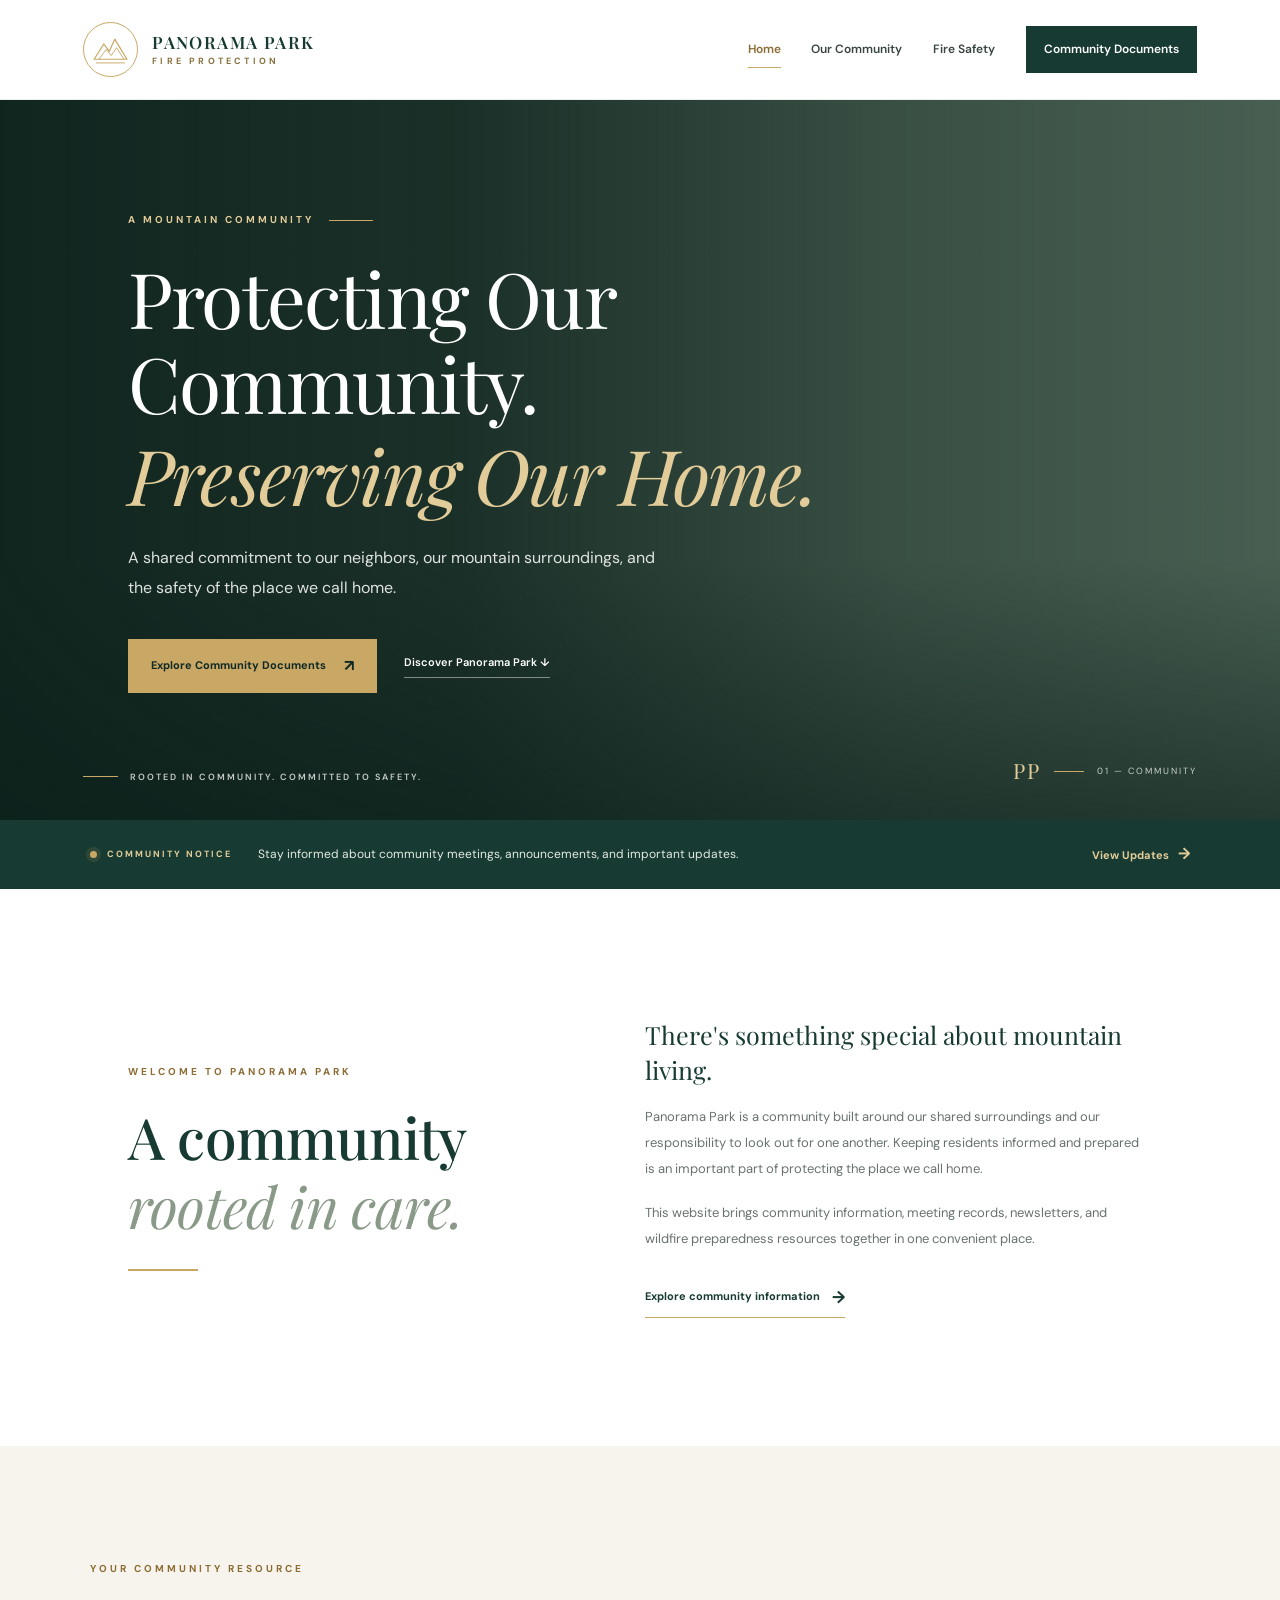
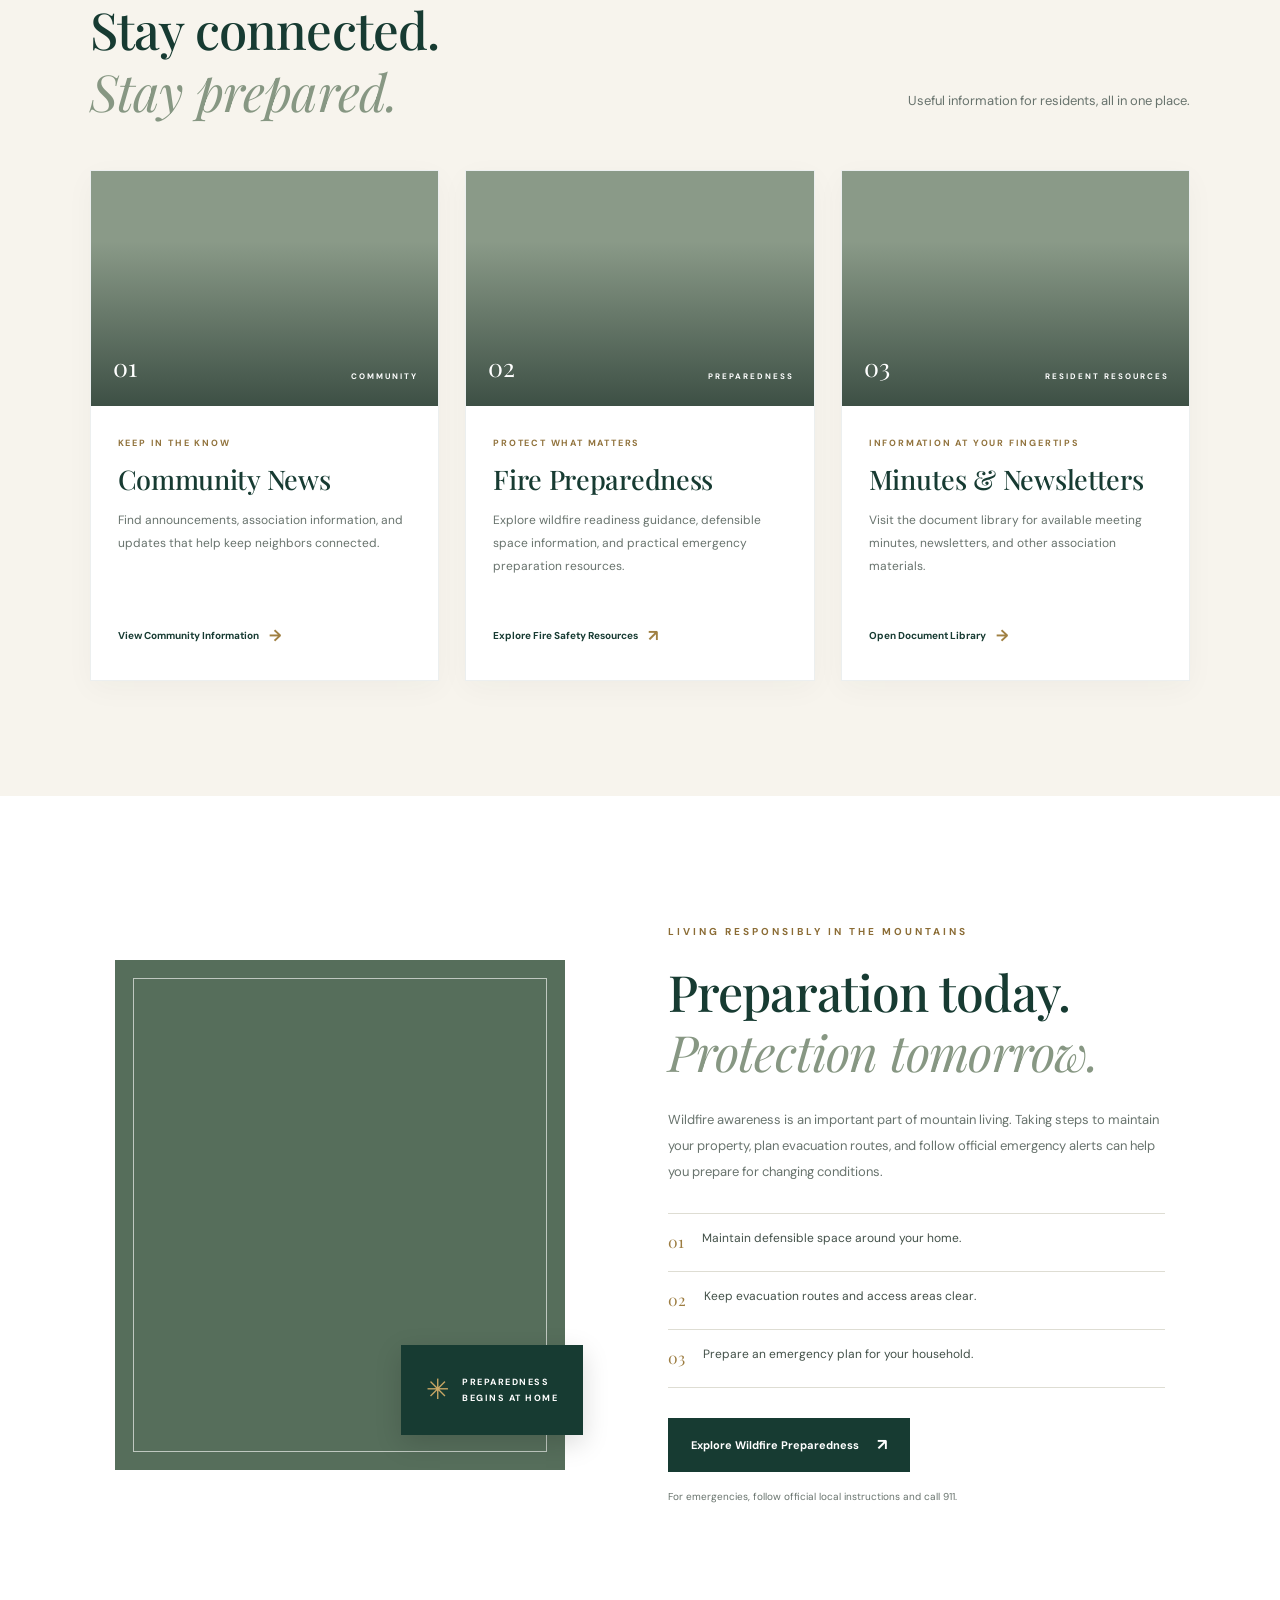
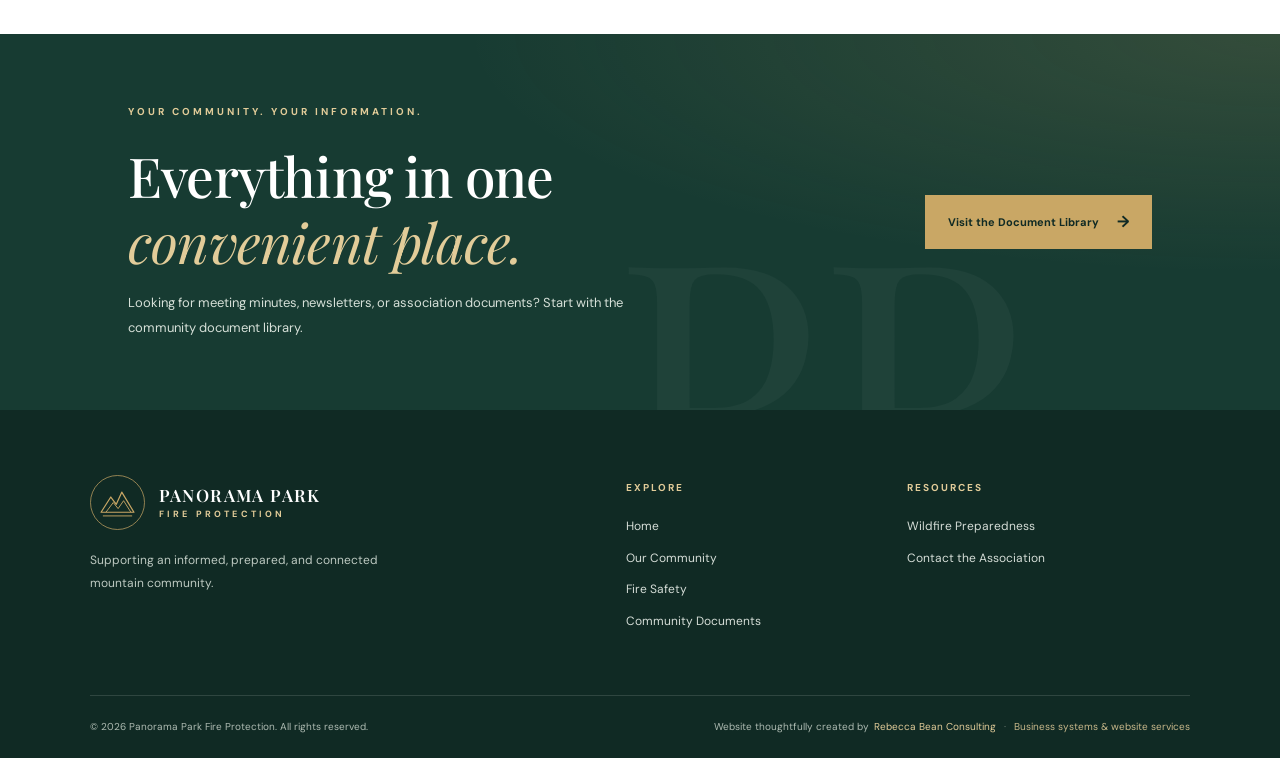
==== commit bf6b86d3: "Update index.html" ====
--- a/index.html
+++ b/index.html
@@ -1,4 +1,3 @@
-```html
 <!DOCTYPE html>
 <html lang="en">
 <head>
@@ -407,4 +406,3 @@
 
 </body>
 </html>
-```
--- a/home.css
+++ b/home.css
@@ -1,16 +1,25 @@
-```css
-@import url('https://fonts.googleapis.com/css2?family=DM+Sans:wght@400;500;600;700&family=Playfair+Display:wght@500;600;700&display=swap');
+/* =========================================================
+   PANORAMA PARK FIRE PROTECTION
+   Premium Mountain Community Website
+   File: home.css
+   ========================================================= */
 
 :root {
   --forest: #173b32;
-  --forest-dark: #102b25;
-  --sage: #718675;
+  --forest-dark: #102a24;
+  --forest-light: #285345;
+  --sage: #8a9a88;
   --gold: #c9a765;
+  --gold-light: #e2cc99;
   --cream: #f7f4ed;
+  --cream-dark: #eee9dc;
   --white: #ffffff;
-  --text: #26332e;
+  --text: #28352f;
   --muted: #68736d;
-  --border: #e5e4dc;
+  --border: #deddd3;
+  --serif: "Playfair Display", Georgia, serif;
+  --sans: "DM Sans", Arial, sans-serif;
+  --content-width: 1240px;
 }
 
 * {
@@ -19,430 +28,1569 @@
 
 html {
   scroll-behavior: smooth;
+  scroll-padding-top: 100px;
 }
 
 body {
   margin: 0;
   color: var(--text);
   background: var(--white);
-  font-family: 'DM Sans', sans-serif;
-  line-height: 1.7;
+  font-family: var(--sans);
+  font-size: 15px;
+  line-height: 1.8;
+  -webkit-font-smoothing: antialiased;
+}
+
+body,
+button,
+a {
+  -webkit-tap-highlight-color: transparent;
+}
+
+img,
+svg {
+  max-width: 100%;
 }
 
 a {
   color: inherit;
 }
 
+button {
+  font: inherit;
+}
+
+::selection {
+  color: var(--white);
+  background: var(--forest);
+}
+
+
+/* =========================================================
+   HEADER AND BRAND
+   ========================================================= */
+
 .site-header {
+  position: relative;
+  z-index: 100;
   display: flex;
   justify-content: space-between;
   align-items: center;
-  gap: 30px;
-  padding: 22px 7%;
-  background: var(--white);
+  gap: 32px;
+  min-height: 100px;
+  padding: 17px clamp(22px, 6.5vw, 100px);
+  background: rgba(255, 255, 255, 0.98);
+  border-bottom: 1px solid rgba(23, 59, 50, 0.08);
 }
 
 .brand {
-  display: flex;
+  display: inline-flex;
   align-items: center;
   gap: 14px;
-}
-
-.brand-mark {
+  flex-shrink: 0;
+  color: var(--forest);
+  text-decoration: none;
+}
+
+.brand-emblem {
   display: grid;
   place-items: center;
-  width: 53px;
-  height: 53px;
+  width: 55px;
+  height: 55px;
+  color: var(--gold);
   border: 1px solid var(--gold);
   border-radius: 50%;
-  color: var(--forest);
-  font-family: 'Playfair Display', serif;
-  font-size: 18px;
-}
-
-.brand-name,
-.brand-subtitle {
-  margin: 0;
-  line-height: 1.4;
-  letter-spacing: 2px;
+  transition: background 0.25s ease, color 0.25s ease;
+}
+
+.brand:hover .brand-emblem {
+  color: var(--white);
+  background: var(--forest);
+}
+
+.brand-emblem svg {
+  width: 39px;
+  height: 39px;
+}
+
+.brand-copy {
+  display: flex;
+  flex-direction: column;
+  gap: 1px;
 }
 
 .brand-name {
   color: var(--forest);
+  font-family: var(--serif);
+  font-size: 17px;
+  font-weight: 600;
+  line-height: 1.35;
+  letter-spacing: 1.4px;
+}
+
+.brand-subtitle {
+  color: #88713f;
+  font-size: 9px;
   font-weight: 700;
-  font-size: 14px;
-}
-
-.brand-subtitle {
-  color: var(--muted);
-  font-size: 10px;
-  letter-spacing: 3px;
+  line-height: 1.5;
+  letter-spacing: 3.2px;
 }
 
 .main-nav {
   display: flex;
   align-items: center;
-  gap: 32px;
-}
-
-.main-nav a {
+  justify-content: flex-end;
+  gap: clamp(17px, 2.4vw, 34px);
+}
+
+.nav-link {
+  position: relative;
+  padding: 9px 0;
+  color: #39463f;
+  font-size: 12px;
+  font-weight: 600;
   text-decoration: none;
-  color: var(--text);
-  font-size: 14px;
-  font-weight: 600;
-}
-
-.main-nav a:hover,
-.main-nav a.active {
-  color: #8d6c2f;
-}
-
-.hero {
-  padding: 0 3%;
-}
-
-.hero-image-placeholder {
-  position: relative;
-  display: flex;
-  align-items: center;
-  min-height: 570px;
-  overflow: hidden;
-  border-radius: 5px;
-  background:
-    linear-gradient(90deg, rgba(12, 35, 29, .91), rgba(12, 35, 29, .48)),
-    linear-gradient(135deg, #6e8478, #293f36 55%, #a5a28a);
-}
-
-/* Add a real mountain photograph later using background-image. */
-
-.hero-overlay {
-  max-width: 760px;
-  padding: 75px 8%;
+  transition: color 0.2s ease;
+}
+
+.nav-link:not(.nav-cta)::after {
+  position: absolute;
+  right: 0;
+  bottom: 1px;
+  left: 0;
+  height: 1px;
+  background: var(--gold);
+  content: "";
+  transform: scaleX(0);
+  transform-origin: left;
+  transition: transform 0.25s ease;
+}
+
+.nav-link:hover,
+.nav-link.active {
+  color: #8b6c34;
+}
+
+.nav-link:hover::after,
+.nav-link.active::after {
+  transform: scaleX(1);
+}
+
+.nav-link.nav-cta {
+  padding: 12px 17px;
   color: var(--white);
-}
-
-.eyebrow {
-  margin: 0 0 16px;
-  color: var(--gold);
-  font-size: 11px;
-  font-weight: 700;
-  letter-spacing: 3px;
-  text-transform: uppercase;
+  background: var(--forest);
+  border: 1px solid var(--forest);
+  transition: background 0.2s ease, color 0.2s ease;
+}
+
+.nav-link.nav-cta:hover {
+  color: var(--forest);
+  background: transparent;
+}
+
+.menu-toggle {
+  display: none;
+  width: 44px;
+  height: 44px;
+  padding: 10px;
+  border: 1px solid var(--border);
+  background: var(--white);
+  cursor: pointer;
+}
+
+.menu-toggle span {
+  display: block;
+  width: 22px;
+  height: 2px;
+  margin: 5px auto;
+  background: var(--forest);
+  transition: transform 0.2s ease, opacity 0.2s ease;
+}
+
+.menu-toggle[aria-expanded="true"] span:first-child {
+  transform: translateY(7px) rotate(45deg);
+}
+
+.menu-toggle[aria-expanded="true"] span:nth-child(2) {
+  opacity: 0;
+}
+
+.menu-toggle[aria-expanded="true"] span:last-child {
+  transform: translateY(-7px) rotate(-45deg);
+}
+
+
+/* =========================================================
+   SHARED TYPOGRAPHY
+   ========================================================= */
+
+h1,
+h2,
+h3,
+p {
+  margin-top: 0;
 }
 
 h1,
 h2,
 h3 {
-  font-family: 'Playfair Display', Georgia, serif;
+  font-family: var(--serif);
+  font-weight: 500;
   line-height: 1.2;
 }
 
-h1 {
-  margin: 0 0 22px;
-  font-size: clamp(38px, 5.2vw, 65px);
-  font-weight: 500;
-  letter-spacing: -.8px;
+h2 {
+  font-size: clamp(34px, 4vw, 51px);
+  letter-spacing: -0.8px;
+}
+
+h2 em,
+h1 em {
+  color: var(--gold-light);
+  font-weight: 400;
+}
+
+.eyebrow {
+  display: flex;
+  align-items: center;
+  gap: 15px;
+  margin-bottom: 22px;
+  color: var(--gold-light);
+  font-size: 10px;
+  font-weight: 700;
+  line-height: 1.6;
+  letter-spacing: 3px;
+  text-transform: uppercase;
+}
+
+.eyebrow-dark {
+  color: #8d6c35;
+}
+
+.eyebrow-line {
+  display: inline-block;
+  width: 44px;
+  height: 1px;
+  background: var(--gold);
+}
+
+.button {
+  display: inline-flex;
+  justify-content: center;
+  align-items: center;
+  gap: 18px;
+  min-height: 51px;
+  padding: 14px 22px;
+  font-size: 11px;
+  font-weight: 700;
+  line-height: 1.5;
+  text-align: center;
+  text-decoration: none;
+  border: 1px solid transparent;
+  transition:
+    transform 0.25s ease,
+    background 0.25s ease,
+    color 0.25s ease,
+    border-color 0.25s ease;
+}
+
+.button:hover {
+  transform: translateY(-2px);
+}
+
+.button span {
+  font-size: 16px;
+}
+
+.button-gold {
+  color: var(--forest-dark);
+  background: var(--gold);
+  border-color: var(--gold);
+}
+
+.button-gold:hover {
+  color: var(--forest-dark);
+  background: var(--gold-light);
+  border-color: var(--gold-light);
+}
+
+.button-green {
+  color: var(--white);
+  background: var(--forest);
+  border-color: var(--forest);
+}
+
+.button-green:hover {
+  color: var(--forest);
+  background: transparent;
+}
+
+.text-link {
+  color: var(--white);
+  font-size: 11px;
+  font-weight: 600;
+  text-decoration: none;
+  border-bottom: 1px solid rgba(255, 255, 255, 0.45);
+  padding-bottom: 5px;
+  transition: color 0.2s ease, border-color 0.2s ease;
+}
+
+.text-link:hover {
+  color: var(--gold-light);
+  border-color: var(--gold-light);
+}
+
+
+/* =========================================================
+   HERO SECTION
+   ========================================================= */
+
+.hero {
+  position: relative;
+  display: flex;
+  align-items: center;
+  min-height: min(690px, 78vw);
+  min-height: clamp(530px, 60vw, 720px);
+  overflow: hidden;
+  isolation: isolate;
+  color: var(--white);
+  background: var(--forest-dark);
+}
+
+.hero-photo,
+.hero-shade {
+  position: absolute;
+  z-index: -2;
+  inset: 0;
+}
+
+.hero-photo {
+  background-color: #52695b;
+
+  /*
+    Replace this URL with your own mountain photograph.
+    Example: url("images/panorama-mountains.jpg")
+  */
+  background-image: url("https://images.unsplash.com/photo-1464822759023-fed622ff2c3b?auto=format&fit=crop&w=2200&q=85");
+
+  background-position: center 48%;
+  background-repeat: no-repeat;
+  background-size: cover;
+
+  animation: heroReveal 1.1s ease-out both;
+}
+
+.hero-shade {
+  z-index: -1;
+  background:
+    linear-gradient(
+      90deg,
+      rgba(10, 31, 25, 0.91) 0%,
+      rgba(10, 31, 25, 0.77) 36%,
+      rgba(10, 31, 25, 0.34) 70%,
+      rgba(10, 31, 25, 0.14) 100%
+    ),
+    linear-gradient(
+      0deg,
+      rgba(10, 31, 25, 0.58) 0%,
+      transparent 36%
+    );
+}
+
+.hero-content {
+  width: min(100%, 1000px);
+  padding: 100px clamp(28px, 10vw, 150px) 115px;
+  animation: contentReveal 0.9s 0.1s ease-out both;
+}
+
+.hero .eyebrow {
+  margin-bottom: 27px;
+}
+
+.hero h1 {
+  max-width: 850px;
+  margin-bottom: 26px;
+  color: var(--white);
+  font-size: clamp(43px, 6vw, 78px);
+  font-weight: 400;
+  letter-spacing: -1.8px;
+  line-height: 1.1;
+}
+
+.hero h1 em {
+  display: inline-block;
+  margin-top: 8px;
 }
 
 .hero-description {
-  max-width: 540px;
-  margin-bottom: 32px;
-  color: #f0f0e9;
-  font-size: 16px;
-}
-
-.button {
-  display: inline-block;
-  padding: 14px 24px;
-  border-radius: 3px;
-  font-size: 13px;
+  max-width: 530px;
+  margin-bottom: 35px;
+  color: rgba(255, 255, 255, 0.86);
+  font-size: clamp(14px, 1.3vw, 16px);
+  line-height: 1.9;
+}
+
+.hero-actions {
+  display: flex;
+  flex-wrap: wrap;
+  align-items: center;
+  gap: 27px;
+}
+
+.hero-caption {
+  position: absolute;
+  bottom: 35px;
+  left: clamp(28px, 6.5vw, 100px);
+  display: flex;
+  align-items: center;
+  gap: 12px;
+  color: rgba(255, 255, 255, 0.76);
+  font-size: 9px;
+  font-weight: 600;
+  letter-spacing: 2px;
+}
+
+.caption-rule {
+  width: 35px;
+  height: 1px;
+  background: var(--gold);
+}
+
+.hero-index {
+  position: absolute;
+  right: clamp(28px, 6.5vw, 100px);
+  bottom: 30px;
+  display: flex;
+  align-items: center;
+  gap: 13px;
+  color: rgba(255, 255, 255, 0.75);
+  font-size: 9px;
+  letter-spacing: 2px;
+}
+
+.hero-index > span:first-child {
+  color: var(--gold-light);
+  font-family: var(--serif);
+  font-size: 21px;
+}
+
+.index-divider {
+  width: 30px;
+  height: 1px;
+  background: var(--gold);
+}
+
+
+/* =========================================================
+   ANNOUNCEMENT STRIP
+   ========================================================= */
+
+.announcement {
+  display: grid;
+  grid-template-columns: auto 1fr auto;
+  align-items: center;
+  gap: 26px;
+  padding: 20px clamp(25px, 7vw, 105px);
+  color: var(--white);
+  background: var(--forest);
+}
+
+.announcement-label {
+  display: flex;
+  align-items: center;
+  gap: 10px;
+  color: var(--gold-light);
+  font-size: 9px;
+  font-weight: 700;
+  letter-spacing: 2px;
+  white-space: nowrap;
+}
+
+.announcement-dot {
+  width: 7px;
+  height: 7px;
+  border-radius: 50%;
+  background: var(--gold);
+  box-shadow: 0 0 0 4px rgba(201, 167, 101, 0.13);
+}
+
+.announcement p {
+  margin: 0;
+  color: #e4e9e4;
+  font-size: 12px;
+}
+
+.announcement > a {
+  color: var(--gold-light);
+  font-size: 11px;
   font-weight: 700;
   text-decoration: none;
-  transition: transform .2s, background .2s;
-}
-
-.button:hover {
-  transform: translateY(-2px);
-}
-
-.button-gold {
+  white-space: nowrap;
+}
+
+.announcement > a span {
+  margin-left: 6px;
+  font-size: 16px;
+}
+
+.announcement > a:hover {
+  color: var(--white);
+}
+
+
+/* =========================================================
+   INTRODUCTION SECTION
+   ========================================================= */
+
+.community-intro {
+  display: grid;
+  grid-template-columns: 0.9fr 1.1fr;
+  gap: clamp(40px, 8vw, 125px);
+  align-items: center;
+  max-width: 1440px;
+  margin: auto;
+  padding: clamp(80px, 10vw, 135px) clamp(28px, 10vw, 145px);
+  background: var(--white);
+}
+
+.intro-side h2 {
+  margin-bottom: 30px;
+  color: var(--forest);
+  font-size: clamp(38px, 4.5vw, 57px);
+}
+
+.intro-side h2 em {
+  color: #8a9a88;
+}
+
+.gold-rule {
+  width: 70px;
+  height: 2px;
   background: var(--gold);
-  color: var(--forest-dark);
-}
-
-.button-gold:hover {
-  background: #dfc184;
-}
-
-.section {
-  padding: 85px 9%;
-}
-
-.intro {
-  max-width: 1000px;
-  margin: auto;
-  text-align: center;
-}
-
-.intro h2,
-.safety-section h2 {
-  margin: 0 0 22px;
+}
+
+.intro-copy {
+  max-width: 570px;
+}
+
+.intro-lead {
+  margin-bottom: 17px;
   color: var(--forest);
-  font-size: clamp(30px, 4vw, 43px);
-  font-weight: 500;
-}
-
-.intro .eyebrow {
-  color: #8d6c2f;
-}
-
-.intro-text {
-  max-width: 780px;
-  margin: auto;
+  font-family: var(--serif);
+  font-size: 25px;
+  line-height: 1.4;
+}
+
+.intro-copy > p:not(.intro-lead) {
+  margin-bottom: 18px;
   color: var(--muted);
-  font-size: 16px;
-}
-
-.feature-section {
+  font-size: 13px;
+  line-height: 2;
+}
+
+.underlined-link {
+  display: inline-flex;
+  align-items: center;
+  gap: 12px;
+  margin-top: 12px;
+  padding-bottom: 5px;
+  color: var(--forest);
+  font-size: 11px;
+  font-weight: 700;
+  text-decoration: none;
+  border-bottom: 1px solid var(--gold);
+}
+
+.underlined-link span {
+  font-size: 17px;
+  transition: transform 0.2s ease;
+}
+
+.underlined-link:hover span {
+  transform: translateX(4px);
+}
+
+
+/* =========================================================
+   DISCOVER / FEATURE CARDS
+   ========================================================= */
+
+.discover-section {
+  padding: clamp(75px, 9vw, 115px) clamp(25px, 7vw, 100px);
+  background: var(--cream);
+}
+
+.section-heading {
+  display: flex;
+  justify-content: space-between;
+  align-items: flex-end;
+  gap: 35px;
+  max-width: var(--content-width);
+  margin: 0 auto 48px;
+}
+
+.section-heading h2 {
+  margin-bottom: 0;
+  color: var(--forest);
+}
+
+.section-heading h2 em {
+  color: #879783;
+}
+
+.section-heading-copy {
+  max-width: 300px;
+  margin-bottom: 8px;
+  color: var(--muted);
+  font-size: 13px;
+  line-height: 1.9;
+}
+
+.feature-grid {
   display: grid;
   grid-template-columns: repeat(3, minmax(0, 1fr));
-  gap: 24px;
-  background: var(--cream);
+  gap: 26px;
+  max-width: var(--content-width);
+  margin: auto;
 }
 
 .feature-card {
-  padding: 32px;
-  border: 1px solid var(--border);
+  min-width: 0;
+  overflow: hidden;
   background: var(--white);
+  border: 1px solid rgba(23, 59, 50, 0.08);
+  box-shadow: 0 8px 28px rgba(24, 45, 35, 0.035);
+  transition:
+    transform 0.3s ease,
+    box-shadow 0.3s ease;
+}
+
+.feature-card:hover {
+  transform: translateY(-6px);
+  box-shadow: 0 18px 42px rgba(24, 45, 35, 0.1);
+}
+
+.feature-image {
+  position: relative;
+  height: 235px;
+  overflow: hidden;
+  background-color: var(--sage);
+  background-repeat: no-repeat;
+  background-size: cover;
+  background-position: center;
+}
+
+.feature-image::after {
+  position: absolute;
+  inset: 0;
+  background: linear-gradient(
+    0deg,
+    rgba(10, 30, 24, 0.6),
+    transparent 70%
+  );
+  content: "";
+}
+
+.feature-image-news {
+  background-image: url("https://images.unsplash.com/photo-1448375240586-882707db888b?auto=format&fit=crop&w=900&q=80");
+  background-position: center;
+}
+
+.feature-image-safety {
+  background-image: url("https://images.unsplash.com/photo-1473448912268-2022ce9509d8?auto=format&fit=crop&w=900&q=80");
+  background-position: center;
+}
+
+.feature-image-documents {
+  background-image: url("https://images.unsplash.com/photo-1441974231531-c6227db76b6e?auto=format&fit=crop&w=900&q=80");
+  background-position: center;
+}
+
+.feature-number,
+.feature-image-label {
+  position: absolute;
+  z-index: 1;
+  bottom: 17px;
+  color: var(--white);
 }
 
 .feature-number {
+  left: 22px;
+  font-family: var(--serif);
+  font-size: 25px;
+}
+
+.feature-image-label {
+  right: 20px;
+  bottom: 22px;
+  font-size: 8px;
+  font-weight: 700;
+  letter-spacing: 2px;
+}
+
+.feature-body {
+  padding: 29px 27px 31px;
+}
+
+.feature-kicker {
+  margin-bottom: 12px;
+  color: #91733d;
+  font-size: 9px;
+  font-weight: 700;
+  letter-spacing: 1.8px;
+}
+
+.feature-body h3 {
+  margin-bottom: 14px;
+  color: var(--forest);
+  font-size: 27px;
+  letter-spacing: -0.3px;
+}
+
+.feature-body > p:not(.feature-kicker) {
+  min-height: 90px;
+  margin-bottom: 22px;
+  color: var(--muted);
+  font-size: 12px;
+  line-height: 1.9;
+}
+
+.card-link {
+  display: inline-flex;
+  align-items: center;
+  gap: 10px;
+  color: var(--forest);
+  font-size: 10px;
+  font-weight: 700;
+  line-height: 1.7;
+  text-decoration: none;
+}
+
+.card-link span {
+  color: #a08042;
+  font-size: 16px;
+  transition: transform 0.2s ease;
+}
+
+.card-link:hover span {
+  transform: translateX(4px);
+}
+
+
+/* =========================================================
+   FIRE SAFETY SECTION
+   ========================================================= */
+
+.safety-section {
+  display: grid;
+  grid-template-columns: 0.95fr 1.05fr;
+  gap: clamp(45px, 8vw, 115px);
+  align-items: center;
+  max-width: 1500px;
+  margin: auto;
+  padding: clamp(85px, 10vw, 135px) clamp(30px, 9vw, 130px);
+}
+
+.safety-image {
+  position: relative;
+  min-height: 510px;
+  background-color: #566e5b;
+  background-image: url("https://images.unsplash.com/photo-1448375240586-882707db888b?auto=format&fit=crop&w=1200&q=85");
+  background-position: center;
+  background-size: cover;
+}
+
+.safety-image-frame {
+  position: absolute;
+  top: 18px;
+  right: 18px;
+  bottom: 18px;
+  left: 18px;
+  border: 1px solid rgba(255, 255, 255, 0.62);
+  pointer-events: none;
+}
+
+.safety-image-note {
+  position: absolute;
+  right: -18px;
+  bottom: 35px;
+  display: flex;
+  align-items: center;
+  gap: 13px;
+  padding: 20px 25px;
+  color: var(--white);
+  background: var(--forest);
+  box-shadow: 0 8px 25px rgba(0, 0, 0, 0.15);
+}
+
+.note-symbol {
   color: var(--gold);
-  font-family: 'Playfair Display', serif;
-  font-size: 26px;
-}
-
-.feature-card h3 {
-  margin: 18px 0 12px;
+  font-size: 28px;
+}
+
+.safety-image-note > span:last-child {
+  font-size: 9px;
+  font-weight: 700;
+  line-height: 1.8;
+  letter-spacing: 1.5px;
+}
+
+.safety-copy .eyebrow {
+  color: #8b6c35;
+}
+
+.safety-copy h2 {
+  margin-bottom: 25px;
   color: var(--forest);
-  font-size: 24px;
-}
-
-.feature-card p {
-  min-height: 105px;
+  font-size: clamp(35px, 4.1vw, 50px);
+}
+
+.safety-copy h2 em {
+  color: #879783;
+}
+
+.safety-copy > p:not(.eyebrow):not(.resource-note) {
+  margin-bottom: 28px;
   color: var(--muted);
-  font-size: 14px;
-}
-
-.feature-card a,
-.safety-section a {
-  color: var(--forest);
   font-size: 13px;
-  font-weight: 700;
-  text-decoration-color: var(--gold);
-  text-underline-offset: 5px;
-}
-
-.community-banner {
+  line-height: 2;
+}
+
+.safety-list {
+  display: grid;
+  gap: 0;
+  margin: 0 0 30px;
+  padding: 0;
+  list-style: none;
+  border-top: 1px solid var(--border);
+}
+
+.safety-list li {
+  display: flex;
+  align-items: flex-start;
+  gap: 18px;
+  padding: 14px 0;
+  color: #435149;
+  font-size: 12px;
+  border-bottom: 1px solid var(--border);
+}
+
+.safety-list li span {
+  color: #9c7c40;
+  font-family: var(--serif);
+  font-size: 16px;
+}
+
+.resource-note {
+  margin: 16px 0 0;
+  color: var(--muted);
+  font-size: 10px;
+}
+
+
+/* =========================================================
+   DOCUMENT LIBRARY BANNER
+   ========================================================= */
+
+.documents-banner {
+  position: relative;
   display: flex;
   justify-content: space-between;
   align-items: center;
-  gap: 35px;
-  padding: 65px 9%;
-  background: var(--forest);
+  gap: 40px;
+  min-height: 345px;
+  padding: 70px clamp(30px, 10vw, 145px);
+  overflow: hidden;
   color: var(--white);
-}
-
-.community-banner h2 {
-  margin: 0 0 14px;
-  font-size: clamp(27px, 3vw, 38px);
-  font-weight: 500;
-}
-
-.community-banner p:not(.eyebrow) {
-  max-width: 680px;
+  background:
+    radial-gradient(
+      ellipse at 100% 0%,
+      rgba(201, 167, 101, 0.16),
+      transparent 45%
+    ),
+    var(--forest);
+}
+
+.banner-decoration {
+  position: absolute;
+  right: 20%;
+  bottom: -135px;
+  color: rgba(255, 255, 255, 0.035);
+  font-family: var(--serif);
+  font-size: 350px;
+  line-height: 1;
+  pointer-events: none;
+}
+
+.banner-copy {
+  position: relative;
+  z-index: 1;
+  max-width: 650px;
+}
+
+.banner-copy .eyebrow {
+  color: var(--gold-light);
+}
+
+.banner-copy h2 {
+  margin-bottom: 17px;
+  color: var(--white);
+  font-size: clamp(36px, 4.5vw, 55px);
+}
+
+.banner-copy h2 em {
+  color: var(--gold-light);
+}
+
+.banner-copy > p:last-child {
+  max-width: 520px;
   margin-bottom: 0;
-  color: #dce5df;
-}
-
-.button-light {
+  color: #d6e0d8;
+  font-size: 13px;
+  line-height: 1.9;
+}
+
+.documents-banner > .button {
+  position: relative;
+  z-index: 1;
   flex-shrink: 0;
-  background: var(--cream);
-  color: var(--forest);
-}
-
-.safety-section {
-  display: grid;
-  grid-template-columns: 1fr 1fr;
-  gap: 20px 60px;
-  align-items: center;
-}
-
-.safety-section h2 {
-  margin-bottom: 0;
-}
-
-.safety-section > p {
-  color: var(--muted);
-}
-
-.safety-section > a {
-  grid-column: 2;
-}
+}
+
+
+/* =========================================================
+   FOOTER
+   ========================================================= */
 
 .site-footer {
-  padding: 55px 8% 20px;
+  padding: 65px clamp(25px, 7vw, 100px) 0;
+  color: var(--white);
   background: var(--forest-dark);
-  color: var(--white);
 }
 
 .footer-main {
   display: grid;
-  grid-template-columns: 1.5fr 1fr 1fr;
-  gap: 45px;
-  padding-bottom: 40px;
-}
-
-.footer-title {
+  grid-template-columns: 1.7fr 0.8fr 1fr;
+  gap: 55px;
+  max-width: var(--content-width);
+  margin: auto;
+  padding-bottom: 52px;
+}
+
+.footer-logo {
+  margin-bottom: 19px;
+}
+
+.footer-logo .brand-emblem {
+  color: var(--gold);
+  border-color: rgba(201, 167, 101, 0.7);
+}
+
+.footer-logo .brand-name {
+  color: var(--white);
+}
+
+.footer-logo .brand-subtitle {
+  color: var(--gold-light);
+}
+
+.footer-brand > p {
+  max-width: 300px;
   margin: 0;
-  font-family: 'Playfair Display', serif;
-  font-size: 20px;
-  letter-spacing: 2px;
-}
-
-.footer-note {
-  max-width: 300px;
-  color: #bfcac3;
-  font-size: 13px;
-}
-
-.footer-heading {
-  color: var(--gold);
-  font-size: 11px;
+  color: #bdc9c1;
+  font-size: 12px;
+  line-height: 1.9;
+}
+
+.footer-column h3 {
+  margin: 7px 0 22px;
+  color: var(--gold-light);
+  font-family: var(--sans);
+  font-size: 10px;
   font-weight: 700;
   letter-spacing: 2px;
 }
 
-.footer-main a {
+.footer-column a {
   display: block;
   width: fit-content;
-  margin: 8px 0;
-  color: #e0e6e1;
-  font-size: 13px;
+  margin: 10px 0;
+  color: #d5ddd7;
+  font-size: 12px;
   text-decoration: none;
-}
-
-.footer-main a:hover,
-.site-credit a:hover {
-  color: var(--gold);
+  transition: color 0.2s ease;
+}
+
+.footer-column a:hover {
+  color: var(--gold-light);
 }
 
 .footer-bottom {
   display: flex;
   justify-content: space-between;
+  align-items: center;
   flex-wrap: wrap;
-  gap: 12px;
-  padding-top: 18px;
-  border-top: 1px solid rgba(255, 255, 255, .16);
-  color: #bfcac3;
-  font-size: 11px;
-}
-
-.footer-bottom p {
+  gap: 16px 28px;
+  max-width: var(--content-width);
+  margin: auto;
+  padding: 22px 0;
+  border-top: 1px solid rgba(255, 255, 255, 0.13);
+}
+
+.footer-bottom > p {
   margin: 0;
-}
-
-.site-credit a {
-  color: var(--gold);
+  color: #aebbb2;
+  font-size: 10px;
+}
+
+.site-creator {
+  display: flex;
+  justify-content: flex-end;
+  align-items: center;
+  flex-wrap: wrap;
+  gap: 5px;
+  color: #aebbb2;
+  font-size: 10px;
+  line-height: 1.8;
+}
+
+.site-creator a {
+  color: var(--gold-light);
   text-decoration: none;
-}
-
-@media (max-width: 800px) {
+  transition: color 0.2s ease;
+}
+
+.site-creator a:hover {
+  color: var(--white);
+  text-decoration: underline;
+  text-underline-offset: 3px;
+}
+
+.creator-divider {
+  padding: 0 3px;
+  color: #718176;
+}
+
+.services-link {
+  opacity: 0.88;
+}
+
+
+/* =========================================================
+   ANIMATIONS
+   ========================================================= */
+
+@keyframes heroReveal {
+  from {
+    opacity: 0.7;
+    transform: scale(1.035);
+  }
+
+  to {
+    opacity: 1;
+    transform: scale(1);
+  }
+}
+
+@keyframes contentReveal {
+  from {
+    opacity: 0;
+    transform: translateY(18px);
+  }
+
+  to {
+    opacity: 1;
+    transform: translateY(0);
+  }
+}
+
+
+/* =========================================================
+   TABLET RESPONSIVENESS
+   ========================================================= */
+
+@media (max-width: 1050px) {
   .site-header {
+    padding-right: 4%;
+    padding-left: 4%;
+  }
+
+  .main-nav {
+    gap: 17px;
+  }
+
+  .nav-link {
+    font-size: 11px;
+  }
+
+  .brand-name {
+    font-size: 15px;
+  }
+
+  .brand-emblem {
+    width: 48px;
+    height: 48px;
+  }
+
+  .community-intro {
+    gap: 45px;
+    padding-right: 7%;
+    padding-left: 7%;
+  }
+
+  .feature-grid {
+    gap: 18px;
+  }
+
+  .feature-image {
+    height: 195px;
+  }
+
+  .feature-body {
+    padding: 24px 21px 27px;
+  }
+
+  .safety-section {
+    gap: 55px;
+    padding-right: 7%;
+    padding-left: 7%;
+  }
+
+  .safety-image {
+    min-height: 450px;
+  }
+
+  .documents-banner {
+    padding-right: 7%;
+    padding-left: 7%;
+  }
+}
+
+
+/* =========================================================
+   MOBILE NAVIGATION AND LAYOUT
+   ========================================================= */
+
+@media (max-width: 780px) {
+  .site-header {
+    min-height: 82px;
+    padding: 13px 22px;
+  }
+
+  .brand {
+    gap: 10px;
+  }
+
+  .brand-emblem {
+    width: 46px;
+    height: 46px;
+  }
+
+  .brand-emblem svg {
+    width: 34px;
+    height: 34px;
+  }
+
+  .brand-name {
+    font-size: 14px;
+  }
+
+  .brand-subtitle {
+    font-size: 8px;
+    letter-spacing: 2.5px;
+  }
+
+  .menu-toggle {
+    display: block;
+    flex-shrink: 0;
+  }
+
+  .main-nav {
+    position: absolute;
+    top: 100%;
+    right: 0;
+    left: 0;
+    display: none;
+    align-items: stretch;
+    gap: 0;
+    padding: 10px 22px 20px;
+    background: var(--white);
+    border-top: 1px solid var(--border);
+    box-shadow: 0 14px 20px rgba(0, 0, 0, 0.08);
+  }
+
+  .main-nav.nav-open {
+    display: flex;
+    flex-direction: column;
+  }
+
+  .main-nav .nav-link {
+    padding: 14px 5px;
+    font-size: 13px;
+    border-bottom: 1px solid #efeee8;
+  }
+
+  .main-nav .nav-link::after {
+    display: none;
+  }
+
+  .main-nav .nav-link.nav-cta {
+    margin-top: 12px;
+    padding: 13px 15px;
+    text-align: center;
+    border: 1px solid var(--forest);
+  }
+
+  .hero {
+    min-height: 600px;
+    min-height: 76svh;
+    max-height: 760px;
+  }
+
+  .hero-photo {
+    background-position: center;
+  }
+
+  .hero-shade {
+    background:
+      linear-gradient(
+        90deg,
+        rgba(10, 31, 25, 0.85),
+        rgba(10, 31, 25, 0.45)
+      ),
+      linear-gradient(
+        0deg,
+        rgba(10, 31, 25, 0.5),
+        transparent 70%
+      );
+  }
+
+  .hero-content {
+    padding: 80px 8% 95px;
+  }
+
+  .hero h1 {
+    font-size: clamp(43px, 8vw, 65px);
+    letter-spacing: -1px;
+  }
+
+  .hero-caption {
+    bottom: 24px;
+    left: 8%;
+    font-size: 8px;
+    letter-spacing: 1.3px;
+  }
+
+  .hero-index {
+    display: none;
+  }
+
+  .announcement {
+    grid-template-columns: 1fr auto;
+    gap: 8px 15px;
+    padding: 19px 7%;
+  }
+
+  .announcement-label {
+    grid-column: 1 / -1;
+  }
+
+  .announcement p {
+    font-size: 11px;
+  }
+
+  .announcement > a {
+    font-size: 10px;
+  }
+
+  .community-intro {
+    grid-template-columns: 1fr;
+    gap: 30px;
+    padding: 75px 8%;
+  }
+
+  .intro-side h2 {
+    font-size: 46px;
+  }
+
+  .section-heading {
+    align-items: flex-start;
     flex-direction: column;
     gap: 18px;
-  }
-
-  .main-nav {
-    flex-wrap: wrap;
-    justify-content: center;
-    gap: 18px;
-  }
-
-  .hero-image-placeholder {
-    min-height: 500px;
-  }
-
-  .feature-section {
+    margin-bottom: 32px;
+  }
+
+  .section-heading-copy {
+    margin: 0;
+  }
+
+  .feature-grid {
     grid-template-columns: 1fr;
-  }
-
-  .feature-card p {
+    gap: 25px;
+    max-width: 540px;
+  }
+
+  .feature-image {
+    height: 260px;
+  }
+
+  .feature-body {
+    padding: 27px 26px 30px;
+  }
+
+  .feature-body > p:not(.feature-kicker) {
     min-height: auto;
   }
 
-  .community-banner {
+  .safety-section {
+    grid-template-columns: 1fr;
+    gap: 48px;
+    padding: 75px 8%;
+  }
+
+  .safety-image {
+    min-height: 440px;
+    margin-right: 12px;
+  }
+
+  .safety-copy h2 {
+    font-size: 42px;
+  }
+
+  .documents-banner {
     align-items: flex-start;
     flex-direction: column;
-  }
-
-  .safety-section {
-    grid-template-columns: 1fr;
-  }
-
-  .safety-section > a {
-    grid-column: 1;
+    gap: 28px;
+    padding: 65px 8%;
+  }
+
+  .banner-decoration {
+    right: -20px;
+    bottom: -65px;
+    font-size: 250px;
   }
 
   .footer-main {
     grid-template-columns: 1fr 1fr;
-  }
-}
-
-@media (max-width: 500px) {
+    gap: 38px 25px;
+  }
+
+  .footer-brand {
+    grid-column: 1 / -1;
+  }
+
+  .footer-bottom {
+    align-items: flex-start;
+    flex-direction: column;
+    gap: 10px;
+  }
+
+  .site-creator {
+    justify-content: flex-start;
+  }
+}
+
+
+/* =========================================================
+   SMALL MOBILE DEVICES
+   ========================================================= */
+
+@media (max-width: 480px) {
+  body {
+    font-size: 14px;
+  }
+
   .site-header {
-    padding: 20px 5%;
+    padding: 12px 15px;
+  }
+
+  .brand-emblem {
+    width: 41px;
+    height: 41px;
+  }
+
+  .brand-emblem svg {
+    width: 30px;
+    height: 30px;
   }
 
   .brand-name {
     font-size: 12px;
-  }
-
-  .main-nav {
-    gap: 12px;
-  }
-
-  .main-nav a {
-    font-size: 12px;
+    letter-spacing: 1px;
+  }
+
+  .brand-subtitle {
+    font-size: 7px;
+    letter-spacing: 2px;
+  }
+
+  .menu-toggle {
+    width: 40px;
+    height: 40px;
   }
 
   .hero {
-    padding: 0 12px;
-  }
-
-  .hero-image-placeholder {
-    min-height: 490px;
-  }
-
-  .hero-overlay {
-    padding: 45px 8%;
-  }
-
-  .section {
-    padding: 60px 7%;
-  }
-
-  .community-banner {
-    padding: 50px 7%;
+    min-height: 570px;
+    min-height: 78svh;
+  }
+
+  .hero-content {
+    padding: 70px 7% 90px;
+  }
+
+  .hero .eyebrow {
+    gap: 9px;
+    font-size: 9px;
+    letter-spacing: 2px;
+  }
+
+  .hero h1 {
+    font-size: clamp(38px, 10vw, 49px);
+    line-height: 1.12;
+  }
+
+  .hero-description {
+    font-size: 13px;
+    line-height: 1.8;
+  }
+
+  .hero-actions {
+    align-items: flex-start;
+    flex-direction: column;
+    gap: 20px;
+  }
+
+  .button {
+    min-height: 48px;
+    padding: 13px 16px;
+    font-size: 10px;
+  }
+
+  .hero-caption {
+    right: 20px;
+    left: 7%;
+    font-size: 7px;
+    letter-spacing: 1px;
+  }
+
+  .announcement {
+    grid-template-columns: 1fr;
+    gap: 9px;
+    padding: 20px 7%;
+  }
+
+  .announcement-label {
+    grid-column: auto;
+  }
+
+  .announcement > a {
+    justify-self: start;
+    margin-top: 2px;
+  }
+
+  .community-intro {
+    padding-top: 65px;
+    padding-bottom: 65px;
+  }
+
+  .intro-side h2,
+  .safety-copy h2 {
+    font-size: 37px;
+  }
+
+  .intro-lead {
+    font-size: 22px;
+  }
+
+  .discover-section {
+    padding: 65px 6%;
+  }
+
+  .section-heading h2 {
+    font-size: 38px;
+  }
+
+  .feature-image {
+    height: 220px;
+  }
+
+  .feature-body h3 {
+    font-size: 25px;
+  }
+
+  .safety-section {
+    padding: 65px 7%;
+  }
+
+  .safety-image {
+    min-height: 340px;
+  }
+
+  .safety-image-note {
+    right: -12px;
+    bottom: 23px;
+    padding: 15px 18px;
+  }
+
+  .documents-banner {
+    padding: 55px 7%;
+  }
+
+  .banner-copy h2 {
+    font-size: 37px;
+  }
+
+  .site-footer {
+    padding: 48px 7% 0;
   }
 
   .footer-main {
     grid-template-columns: 1fr;
-    gap: 20px;
+    gap: 27px;
+    padding-bottom: 35px;
+  }
+
+  .footer-brand {
+    grid-column: auto;
   }
 
   .footer-bottom {
-    flex-direction: column;
-  }
-}
-```
+    padding: 20px 0;
+  }
+
+  .site-creator {
+    align-items: flex-start;
+    gap: 3px 5px;
+    font-size: 9px;
+  }
+
+  .creator-divider {
+    display: none;
+  }
+}
+
+
+/* =========================================================
+   ACCESSIBILITY AND MOTION PREFERENCES
+   ========================================================= */
+
+a:focus-visible,
+button:focus-visible {
+  outline: 3px solid var(--gold);
+  outline-offset: 4px;
+}
+
+@media (prefers-reduced-motion: reduce) {
+  html {
+    scroll-behavior: auto;
+  }
+
+  *,
+  *::before,
+  *::after {
+    animation-duration: 0.01ms !important;
+    animation-iteration-count: 1 !important;
+    transition-duration: 0.01ms !important;
+    scroll-behavior: auto !important;
+  }
+}
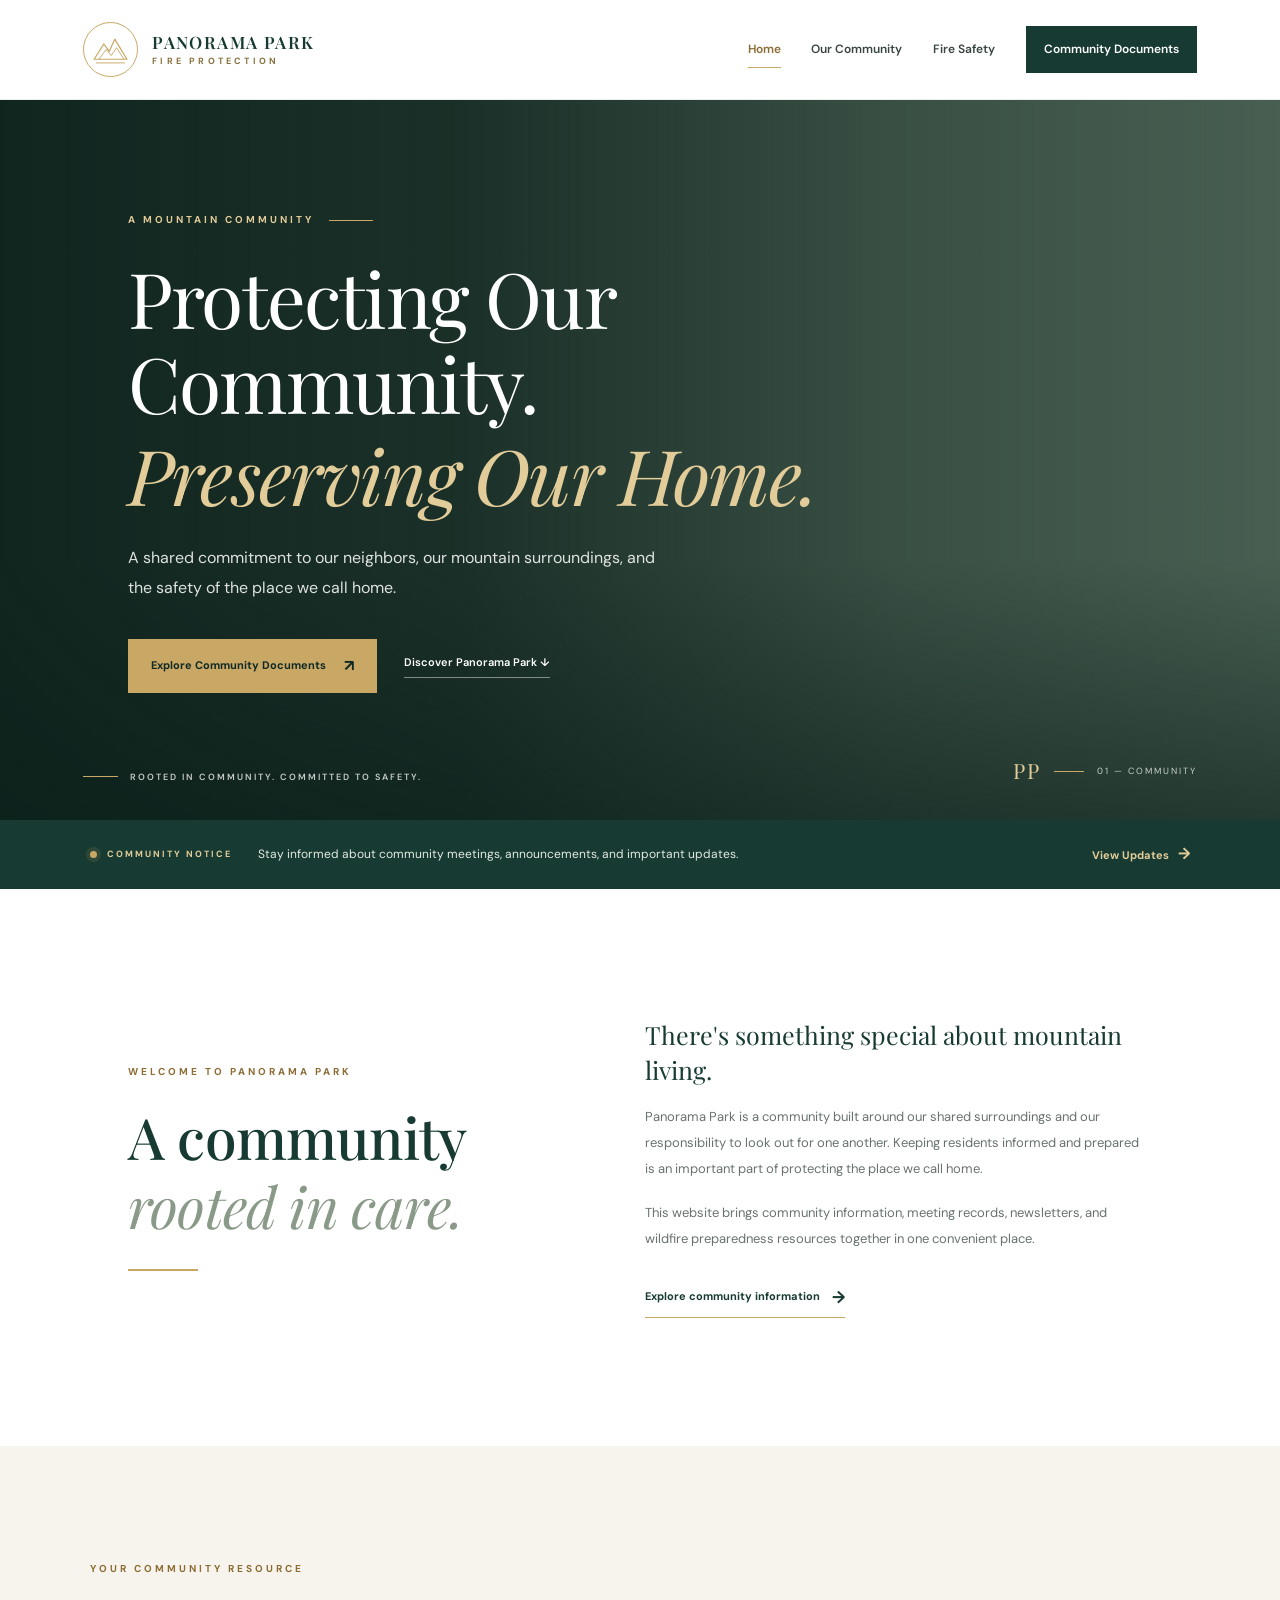
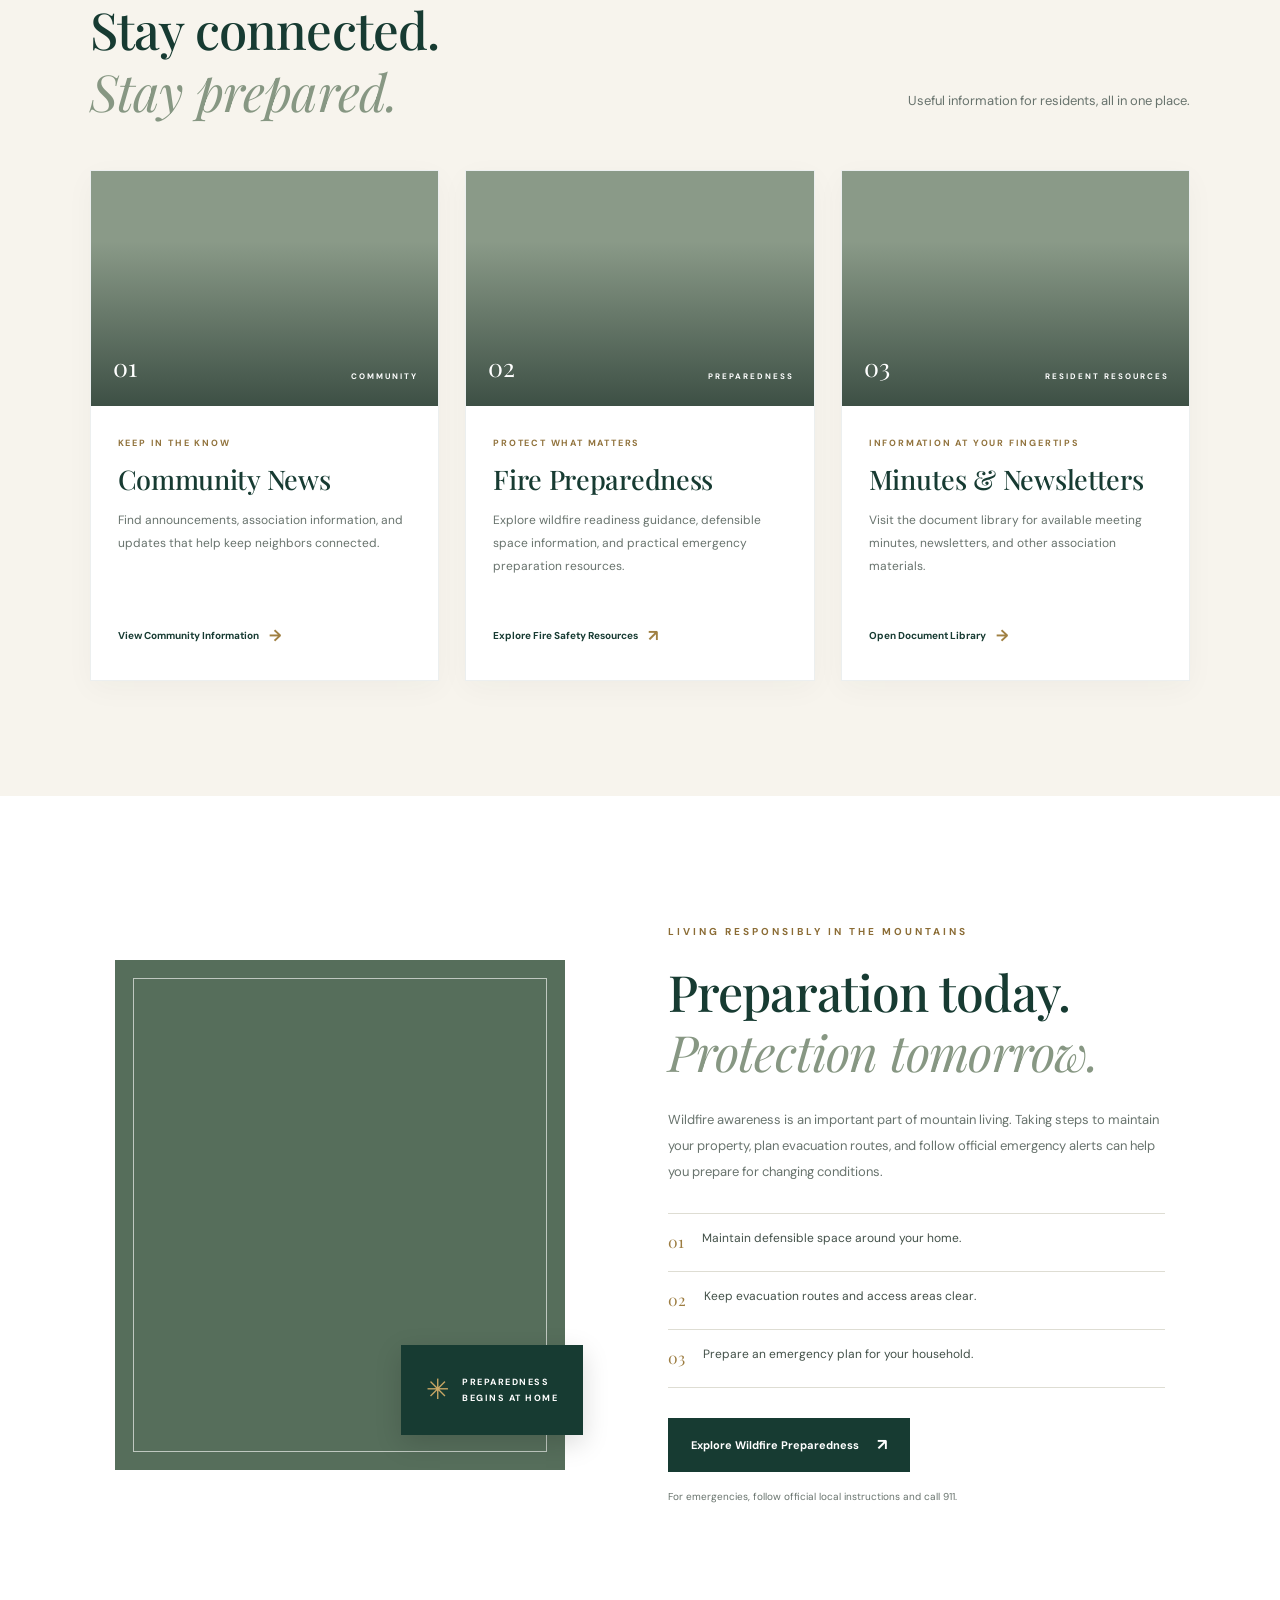
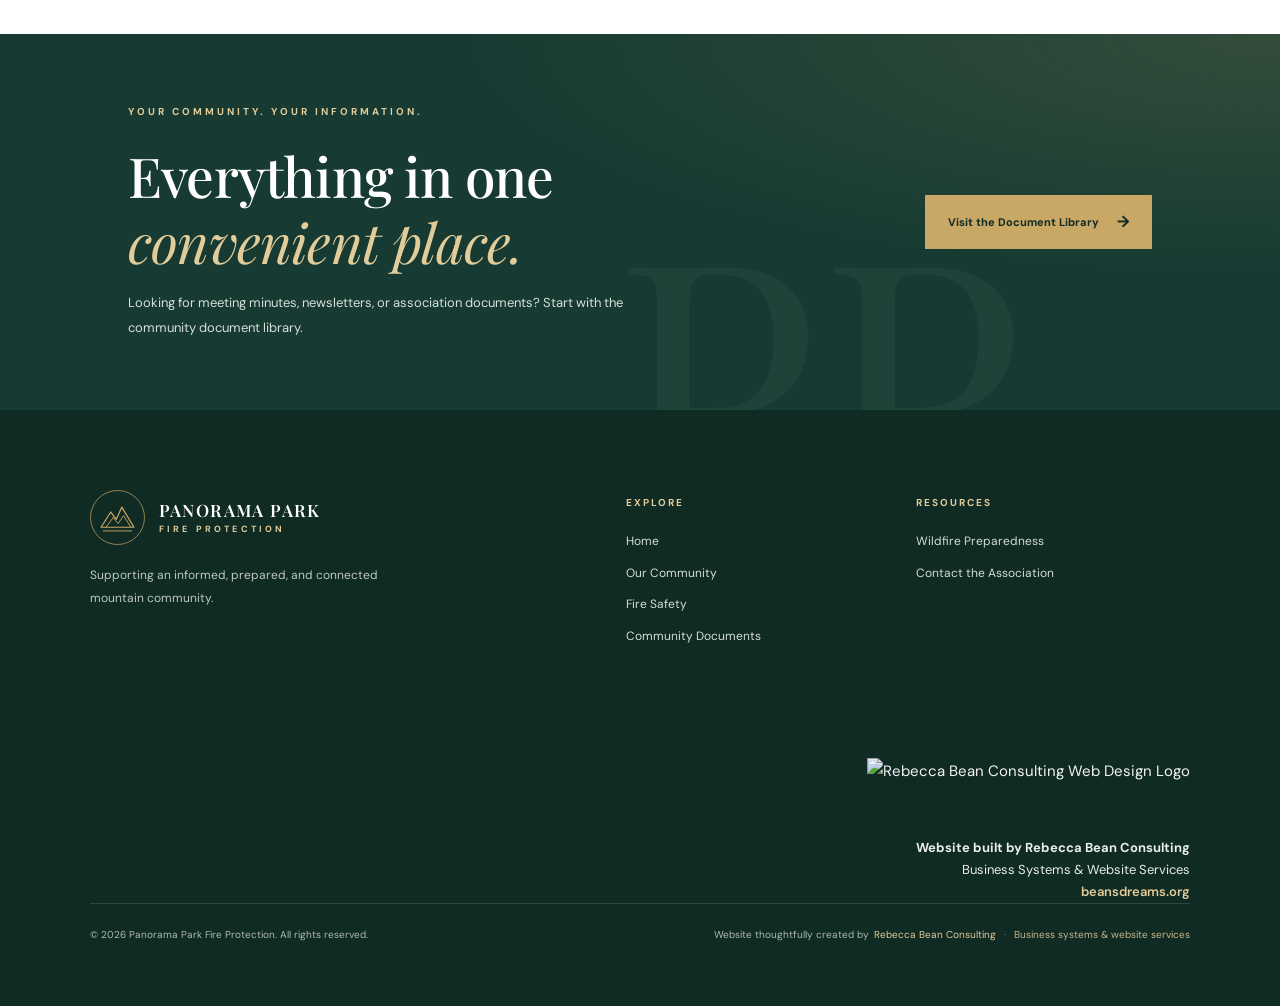
==== commit 76fdedb2: "Update index.html" ====
--- a/index.html
+++ b/index.html
@@ -305,73 +305,97 @@
   </main>
 
 
-  <!-- FOOTER -->
-  <footer class="site-footer">
-    <div class="footer-main">
-
-      <div class="footer-brand">
-        <a class="brand footer-logo" href="index.html">
-          <span class="brand-emblem" aria-hidden="true">
-            <svg viewBox="0 0 64 64" fill="none">
-              <path d="M5 48L21 23L30 35L39 15L59 48H5Z"
-                    stroke="currentColor" stroke-width="2" stroke-linejoin="round"/>
-              <path d="M13 48L25 32L33 42L42 29L54 48"
-                    stroke="currentColor" stroke-width="1.5" stroke-linejoin="round"/>
-              <path d="M8 54H56" stroke="currentColor" stroke-width="1.5"/>
-            </svg>
-          </span>
-
-          <span class="brand-copy">
-            <span class="brand-name">PANORAMA PARK</span>
-            <span class="brand-subtitle">FIRE PROTECTION</span>
-          </span>
-        </a>
-
-        <p>
-          Supporting an informed, prepared, and connected mountain community.
-        </p>
-      </div>
-
-      <div class="footer-column">
-        <h3>EXPLORE</h3>
-        <a href="index.html">Home</a>
-        <a href="#community">Our Community</a>
-        <a href="#fire-safety">Fire Safety</a>
-        <a href="documents.html">Community Documents</a>
-      </div>
-
-      <div class="footer-column">
-        <h3>RESOURCES</h3>
-        <a href="https://www.readyforwildfire.org/"
-           target="_blank" rel="noopener noreferrer">Wildfire Preparedness</a>
-
-        <!-- Replace this address with the HOA's approved public email -->
-        <a href="mailto:REPLACE-WITH-HOA-EMAIL">Contact the Association</a>
-      </div>
-
+<!-- FOOTER -->
+<footer class="site-footer">
+
+  <div class="footer-main">
+
+    <!-- Brand Column -->
+    <div class="footer-brand">
+      <a class="brand footer-logo" href="index.html">
+        <span class="brand-emblem" aria-hidden="true">
+          <svg viewBox="0 0 64 64" fill="none">
+            <path d="M5 48L21 23L30 35L39 15L59 48H5Z"
+                  stroke="currentColor" stroke-width="2" stroke-linejoin="round"/>
+            <path d="M13 48L25 32L33 42L42 29L54 48"
+                  stroke="currentColor" stroke-width="1.5" stroke-linejoin="round"/>
+            <path d="M8 54H56" stroke="currentColor" stroke-width="1.5"/>
+          </svg>
+        </span>
+
+        <span class="brand-copy">
+          <span class="brand-name">PANORAMA PARK</span>
+          <span class="brand-subtitle">FIRE PROTECTION</span>
+        </span>
+      </a>
+
+      <p>
+        Supporting an informed, prepared, and connected mountain community.
+      </p>
     </div>
 
-
-    <div class="footer-bottom">
-      <p>
-        © <span id="current-year"></span> Panorama Park Fire Protection.
-        All rights reserved.
-      </p>
-
-      <div class="site-creator">
-        <span>Website thoughtfully created by</span>
+    <!-- Explore Column -->
+    <div class="footer-column">
+      <h3>EXPLORE</h3>
+      <a href="index.html">Home</a>
+      <a href="#community">Our Community</a>
+      <a href="#fire-safety">Fire Safety</a>
+      <a href="documents.html">Community Documents</a>
+    </div>
+
+    <!-- Resources Column -->
+    <div class="footer-column">
+      <h3>RESOURCES</h3>
+      <a href="https://www.readyforwildfire.org/"
+         target="_blank" rel="noopener noreferrer">Wildfire Preparedness</a>
+
+      <a href="mailto:REPLACE-WITH-HOA-EMAIL">Contact the Association</a>
+    </div>
+
+  </div>
+
+  <!-- RBC Branding Block (matches documents page) -->
+  <div class="footer-rbc">
+    <div class="footer-rbc-inner">
+      <img
+        src="rebecca-bean-consulting-web-design-logo-panorama-park.jpg"
+        alt="Rebecca Bean Consulting Web Design Logo"
+        class="rbc-logo"
+      />
+
+      <div class="rbc-text">
+        <strong>Website built by Rebecca Bean Consulting</strong><br>
+        Business Systems & Website Services<br>
         <a href="https://beansdreams.org"
            target="_blank" rel="noopener noreferrer">
-          Rebecca Bean Consulting
+          beansdreams.org
         </a>
-        <span class="creator-divider">·</span>
-        <a href="https://beansdreams.org" target="_blank"
-           rel="noopener noreferrer" class="services-link">
-          Business systems & website services
-        </a>
       </div>
     </div>
-  </footer>
+  </div>
+
+  <!-- Footer Bottom -->
+  <div class="footer-bottom">
+    <p>
+      © <span id="current-year"></span> Panorama Park Fire Protection.
+      All rights reserved.
+    </p>
+
+    <div class="site-creator">
+      <span>Website thoughtfully created by</span>
+      <a href="https://beansdreams.org"
+         target="_blank" rel="noopener noreferrer">
+        Rebecca Bean Consulting
+      </a>
+      <span class="creator-divider">·</span>
+      <a href="https://beansdreams.org" target="_blank"
+         rel="noopener noreferrer" class="services-link">
+        Business systems & website services
+      </a>
+    </div>
+  </div>
+
+</footer>
 
 
   <!-- SMALL MOBILE NAVIGATION SCRIPT -->
--- a/home.css
+++ b/home.css
@@ -1,7 +1,11 @@
 /* =========================================================
    PANORAMA PARK FIRE PROTECTION
    Premium Mountain Community Website
-   File: home.css
+   File: home.css (clean + optimized)
+   ========================================================= */
+
+/* =========================================================
+   DESIGN TOKENS
    ========================================================= */
 
 :root {
@@ -22,6 +26,10 @@
   --content-width: 1240px;
 }
 
+/* =========================================================
+   GLOBAL RESET & BASE
+   ========================================================= */
+
 * {
   box-sizing: border-box;
 }
@@ -65,6 +73,10 @@
   background: var(--forest);
 }
 
+/* Utility for protected content */
+.hidden {
+  display: none !important;
+}
 
 /* =========================================================
    HEADER AND BRAND
@@ -220,9 +232,8 @@
   transform: translateY(-7px) rotate(-45deg);
 }
 
-
 /* =========================================================
-   SHARED TYPOGRAPHY
+   TYPOGRAPHY & BUTTONS
    ========================================================= */
 
 h1,
@@ -341,7 +352,6 @@
   border-color: var(--gold-light);
 }
 
-
 /* =========================================================
    HERO SECTION
    ========================================================= */
@@ -350,7 +360,6 @@
   position: relative;
   display: flex;
   align-items: center;
-  min-height: min(690px, 78vw);
   min-height: clamp(530px, 60vw, 720px);
   overflow: hidden;
   isolation: isolate;
@@ -367,17 +376,10 @@
 
 .hero-photo {
   background-color: #52695b;
-
-  /*
-    Replace this URL with your own mountain photograph.
-    Example: url("images/panorama-mountains.jpg")
-  */
   background-image: url("https://images.unsplash.com/photo-1464822759023-fed622ff2c3b?auto=format&fit=crop&w=2200&q=85");
-
   background-position: center 48%;
   background-repeat: no-repeat;
   background-size: cover;
-
   animation: heroReveal 1.1s ease-out both;
 }
 
@@ -481,7 +483,6 @@
   background: var(--gold);
 }
 
-
 /* =========================================================
    ANNOUNCEMENT STRIP
    ========================================================= */
@@ -537,7 +538,6 @@
 .announcement > a:hover {
   color: var(--white);
 }
-
 
 /* =========================================================
    INTRODUCTION SECTION
@@ -610,7 +610,6 @@
 .underlined-link:hover span {
   transform: translateX(4px);
 }
-
 
 /* =========================================================
    DISCOVER / FEATURE CARDS
@@ -694,17 +693,14 @@
 
 .feature-image-news {
   background-image: url("https://images.unsplash.com/photo-1448375240586-882707db888b?auto=format&fit=crop&w=900&q=80");
-  background-position: center;
 }
 
 .feature-image-safety {
   background-image: url("https://images.unsplash.com/photo-1473448912268-2022ce9509d8?auto=format&fit=crop&w=900&q=80");
-  background-position: center;
 }
 
 .feature-image-documents {
   background-image: url("https://images.unsplash.com/photo-1441974231531-c6227db76b6e?auto=format&fit=crop&w=900&q=80");
-  background-position: center;
 }
 
 .feature-number,
@@ -777,6 +773,22 @@
   transform: translateX(4px);
 }
 
+/* Password card elements (documents page) */
+
+.password-input {
+  width: 100%;
+  padding: 12px;
+  margin: 12px 0;
+  border: 1px solid var(--border);
+  border-radius: 6px;
+  font-size: 14px;
+}
+
+.login-error {
+  color: #b33a3a;
+  margin-top: 8px;
+  font-size: 12px;
+}
 
 /* =========================================================
    FIRE SAFETY SECTION
@@ -887,7 +899,6 @@
   color: var(--muted);
   font-size: 10px;
 }
-
 
 /* =========================================================
    DOCUMENT LIBRARY BANNER
@@ -957,13 +968,12 @@
   flex-shrink: 0;
 }
 
-
 /* =========================================================
-   FOOTER
+   FOOTER (GRID + RBC BRANDING)
    ========================================================= */
 
 .site-footer {
-  padding: 65px clamp(25px, 7vw, 100px) 0;
+  padding: 80px clamp(25px, 7vw, 100px) 40px;
   color: var(--white);
   background: var(--forest-dark);
 }
@@ -971,10 +981,10 @@
 .footer-main {
   display: grid;
   grid-template-columns: 1.7fr 0.8fr 1fr;
-  gap: 55px;
+  gap: 70px;
   max-width: var(--content-width);
   margin: auto;
-  padding-bottom: 52px;
+  padding-bottom: 60px;
 }
 
 .footer-logo {
@@ -1075,6 +1085,68 @@
   opacity: 0.88;
 }
 
+/* RBC branding block (below columns, right-aligned) */
+
+.footer-rbc {
+  max-width: var(--content-width);
+  margin: 40px auto 0;
+  text-align: right;
+}
+
+.footer-rbc-inner {
+  display: inline-flex;
+  flex-direction: column;
+  align-items: flex-end;
+  gap: 10px;
+}
+
+.rbc-logo {
+  height: 65px;
+  width: auto;
+  margin-bottom: 4px;
+  opacity: 0.95;
+}
+
+/* SEO-optimized logo filename */
+.rbc-logo {
+  content: url("rebecca-bean-consulting-web-design-logo-panorama-park.jpg");
+}
+
+.rbc-text {
+  font-size: 13px;
+  line-height: 1.7;
+  color: #e8eee8;
+  text-align: right;
+}
+
+.rbc-text strong {
+  font-weight: 700;
+}
+
+.rbc-text a {
+  color: var(--gold-light);
+  font-weight: 600;
+  text-decoration: none;
+}
+
+.rbc-text a:hover {
+  color: var(--white);
+}
+
+/* Enhanced creator block (optional inline attribution) */
+
+.enhanced-creator {
+  display: flex;
+  align-items: center;
+  gap: 16px;
+  margin-top: 20px;
+}
+
+.rbc-logo-large {
+  height: 48px;
+  width: auto;
+  border-radius: 6px;
+}
 
 /* =========================================================
    ANIMATIONS
@@ -1104,7 +1176,6 @@
   }
 }
 
-
 /* =========================================================
    TABLET RESPONSIVENESS
    ========================================================= */
@@ -1165,7 +1236,6 @@
     padding-left: 7%;
   }
 }
-
 
 /* =========================================================
    MOBILE NAVIGATION AND LAYOUT
@@ -1388,8 +1458,15 @@
   .site-creator {
     justify-content: flex-start;
   }
-}
-
+
+  .footer-rbc {
+    text-align: left;
+  }
+
+  .footer-rbc-inner {
+    align-items: flex-start;
+  }
+}
 
 /* =========================================================
    SMALL MOBILE DEVICES
@@ -1540,20 +1617,6 @@
     font-size: 37px;
   }
 
-  .site-footer {
-    padding: 48px 7% 0;
-  }
-
-  .footer-main {
-    grid-template-columns: 1fr;
-    gap: 27px;
-    padding-bottom: 35px;
-  }
-
-  .footer-brand {
-    grid-column: auto;
-  }
-
   .footer-bottom {
     padding: 20px 0;
   }
@@ -1568,7 +1631,6 @@
     display: none;
   }
 }
-
 
 /* =========================================================
    ACCESSIBILITY AND MOTION PREFERENCES
@@ -1594,3 +1656,4 @@
     scroll-behavior: auto !important;
   }
 }
+
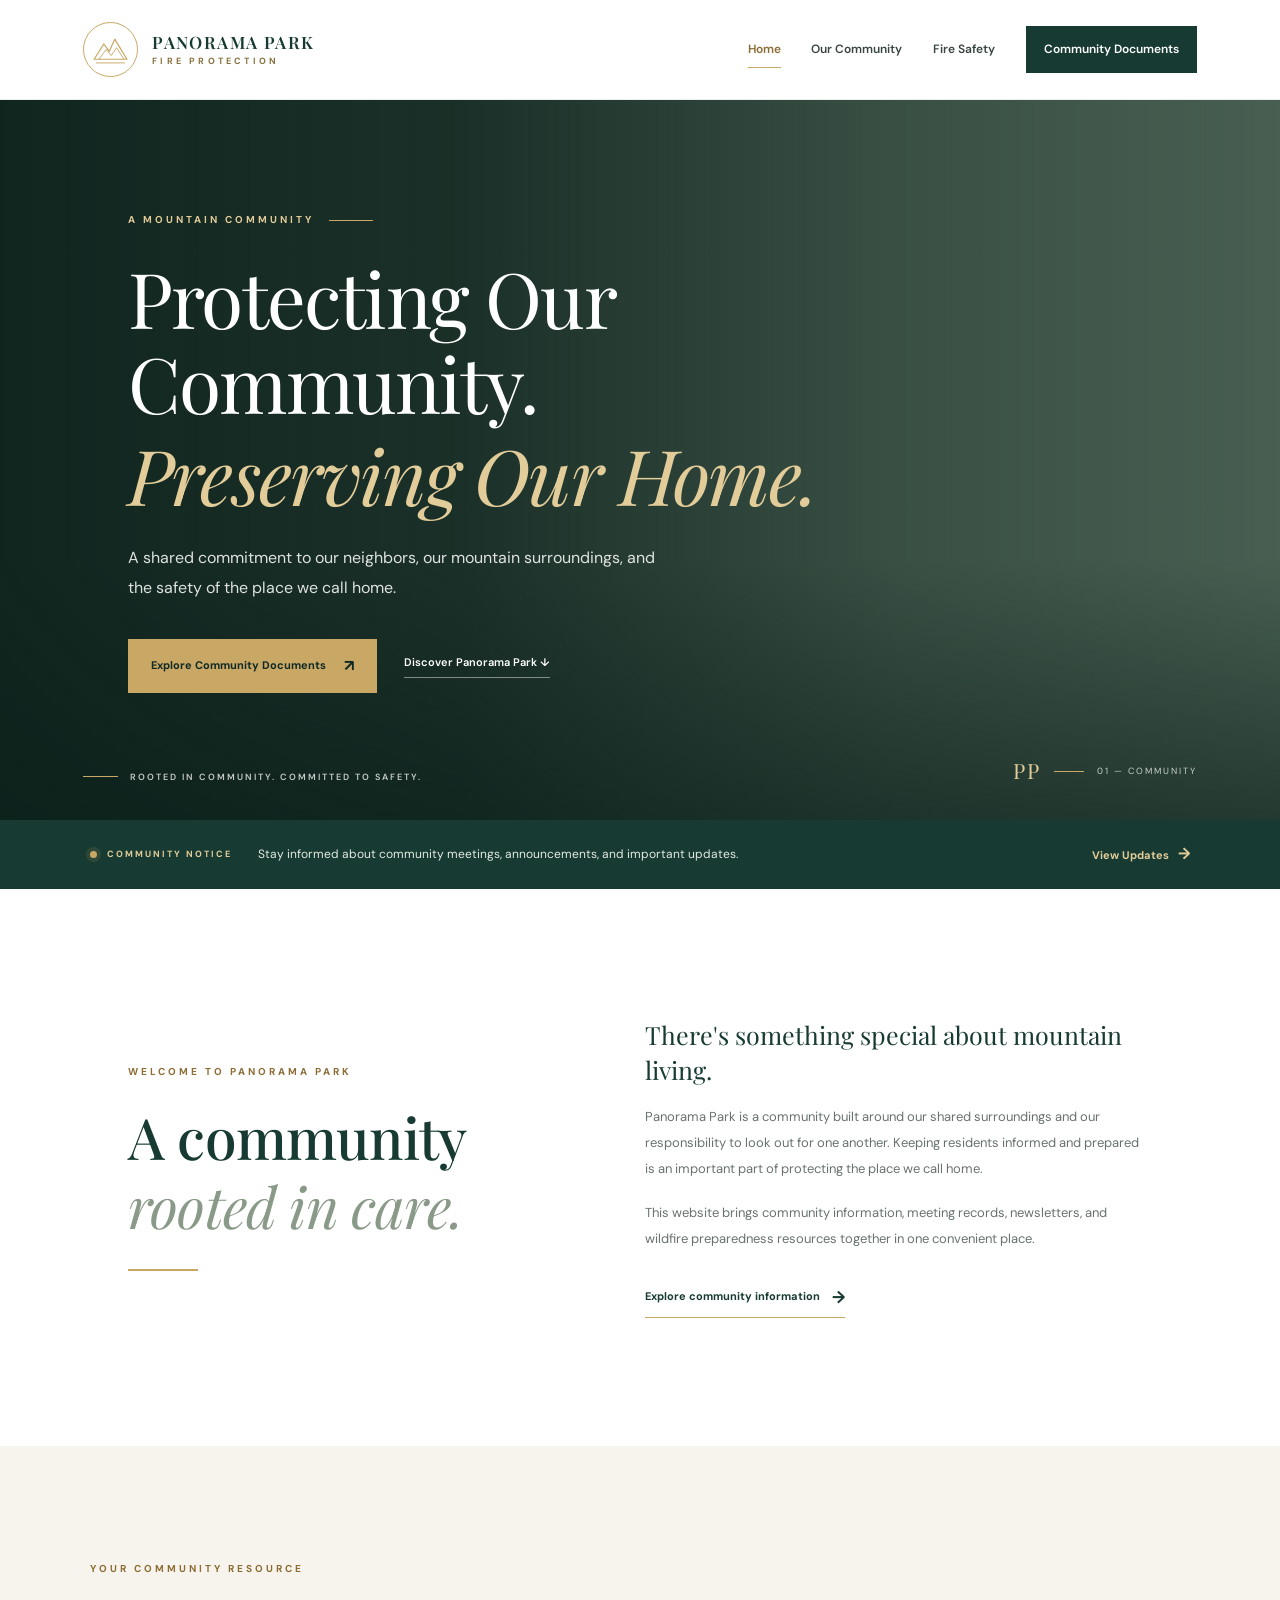
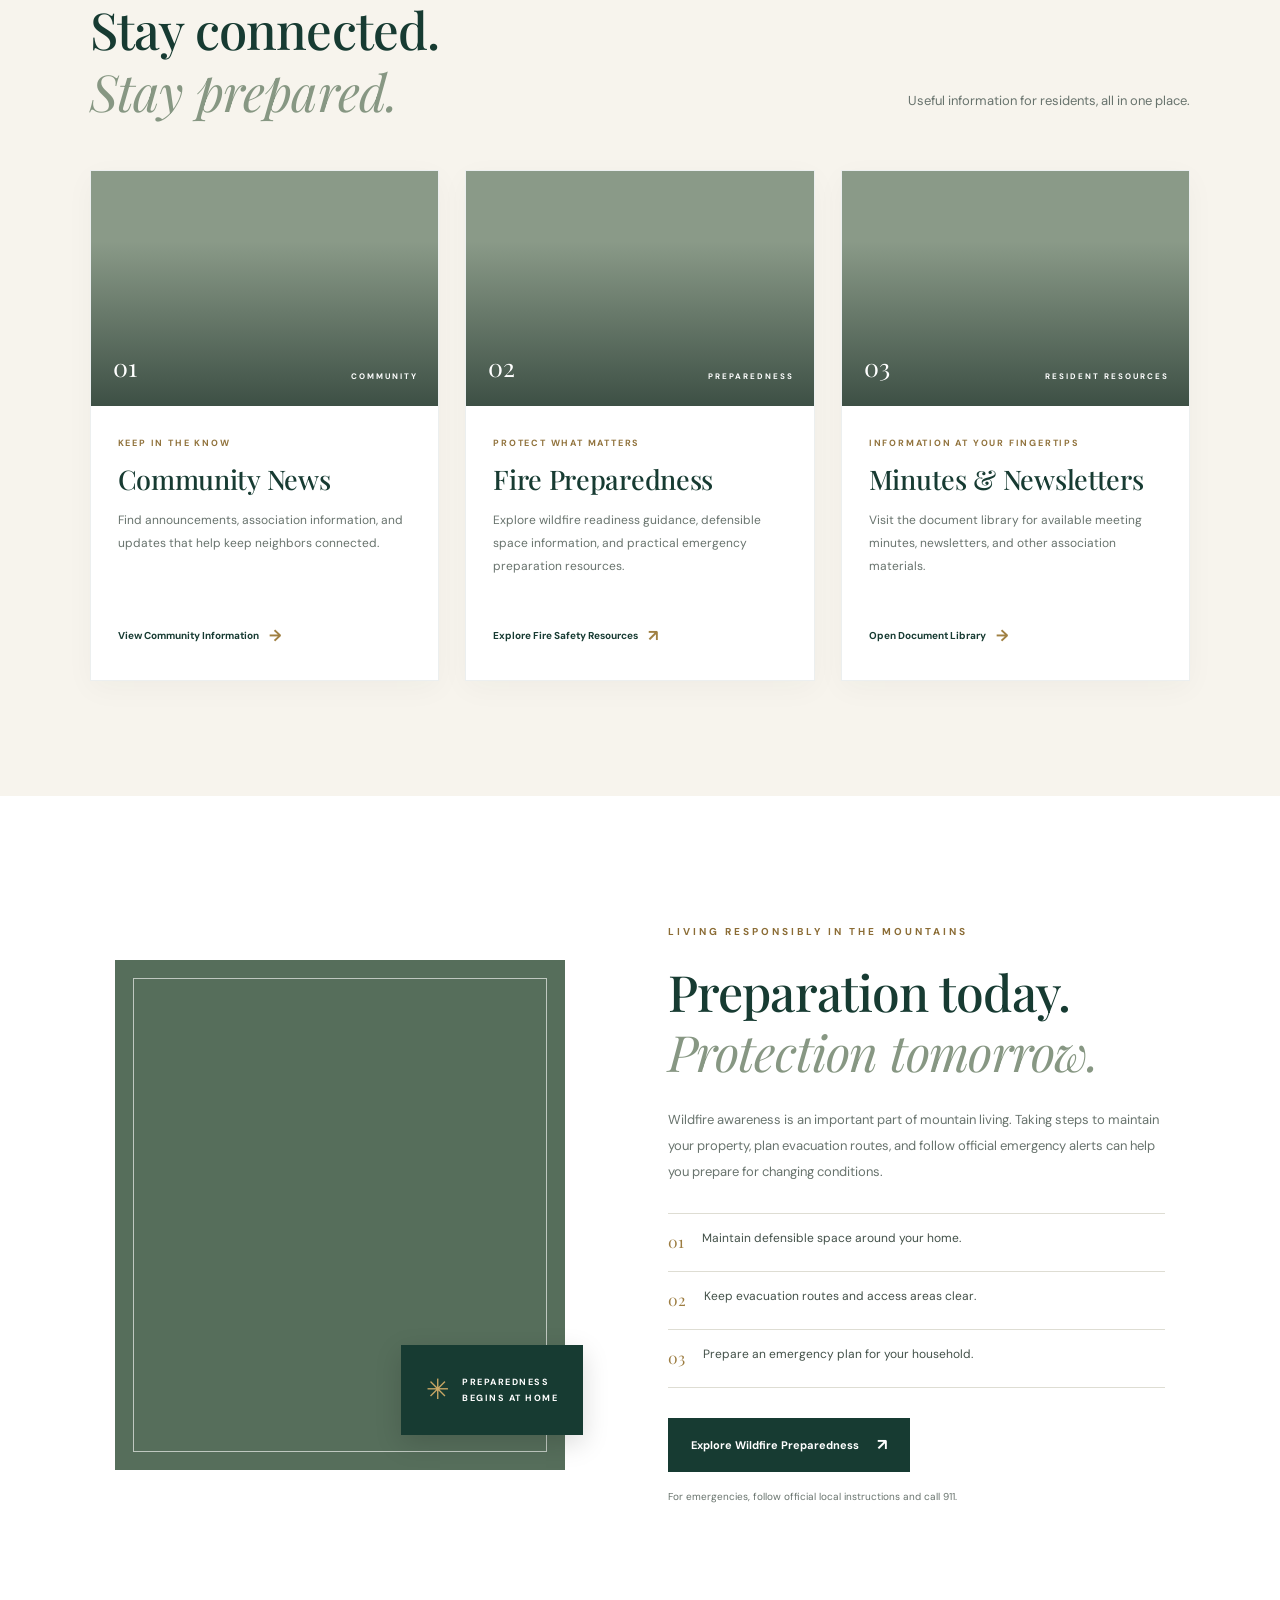
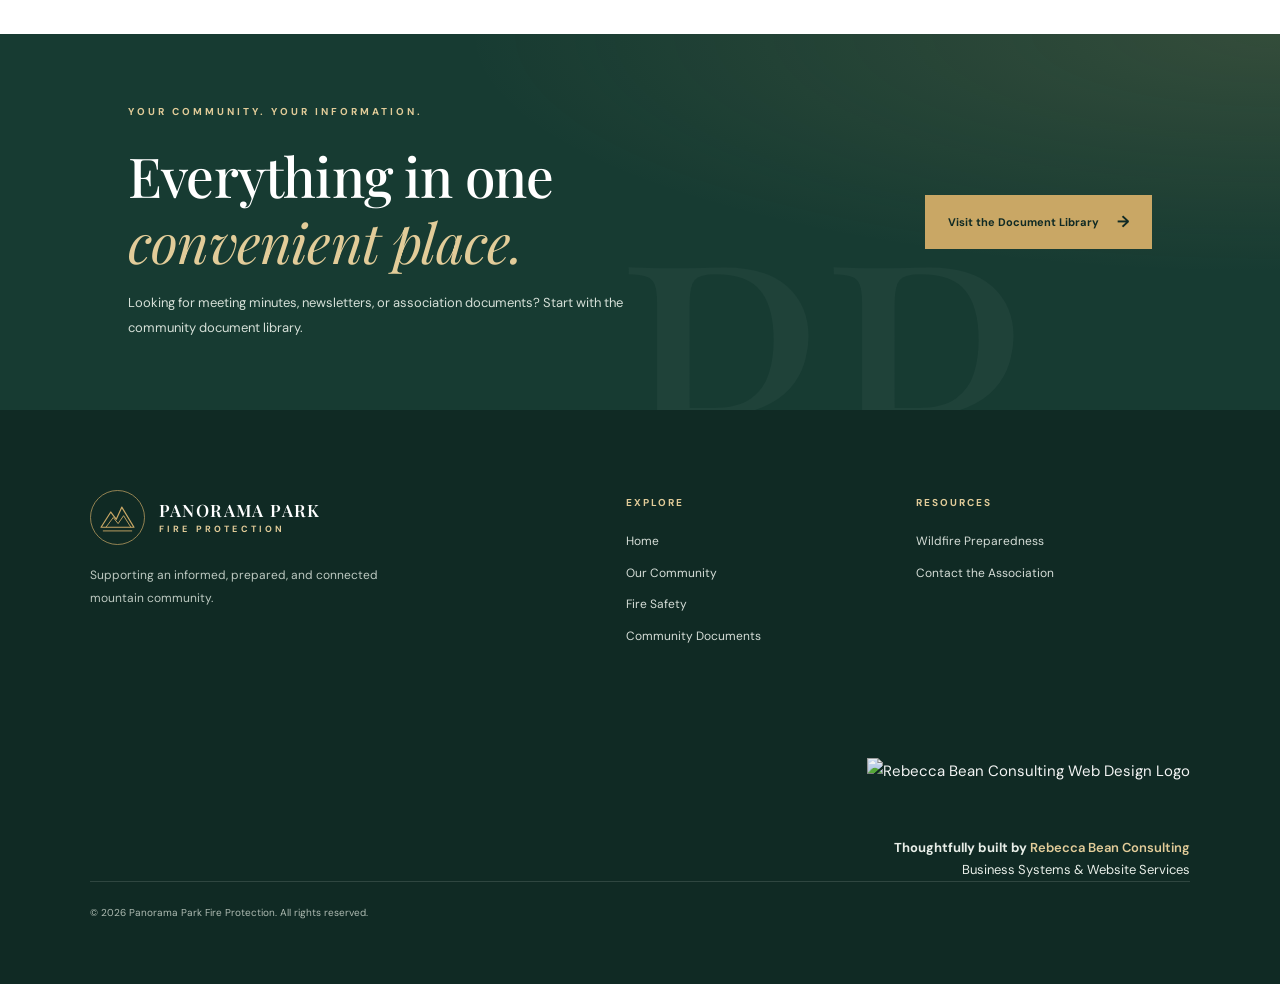
==== commit ff1b0f13: "Update index.html" ====
--- a/index.html
+++ b/index.html
@@ -354,7 +354,7 @@
 
   </div>
 
-  <!-- RBC Branding Block (matches documents page) -->
+  <!-- RBC Branding Block -->
   <div class="footer-rbc">
     <div class="footer-rbc-inner">
       <img
@@ -364,12 +364,13 @@
       />
 
       <div class="rbc-text">
-        <strong>Website built by Rebecca Bean Consulting</strong><br>
-        Business Systems & Website Services<br>
-        <a href="https://beansdreams.org"
-           target="_blank" rel="noopener noreferrer">
-          beansdreams.org
-        </a>
+        <strong>
+          Thoughtfully built by 
+          <a href="https://beansdreams.org" target="_blank" rel="noopener noreferrer">
+            Rebecca Bean Consulting
+          </a>
+        </strong><br>
+        Business Systems & Website Services
       </div>
     </div>
   </div>
@@ -380,22 +381,12 @@
       © <span id="current-year"></span> Panorama Park Fire Protection.
       All rights reserved.
     </p>
-
-    <div class="site-creator">
-      <span>Website thoughtfully created by</span>
-      <a href="https://beansdreams.org"
-         target="_blank" rel="noopener noreferrer">
-        Rebecca Bean Consulting
-      </a>
-      <span class="creator-divider">·</span>
-      <a href="https://beansdreams.org" target="_blank"
-         rel="noopener noreferrer" class="services-link">
-        Business systems & website services
-      </a>
+    
     </div>
   </div>
 
 </footer>
+
 
 
   <!-- SMALL MOBILE NAVIGATION SCRIPT -->
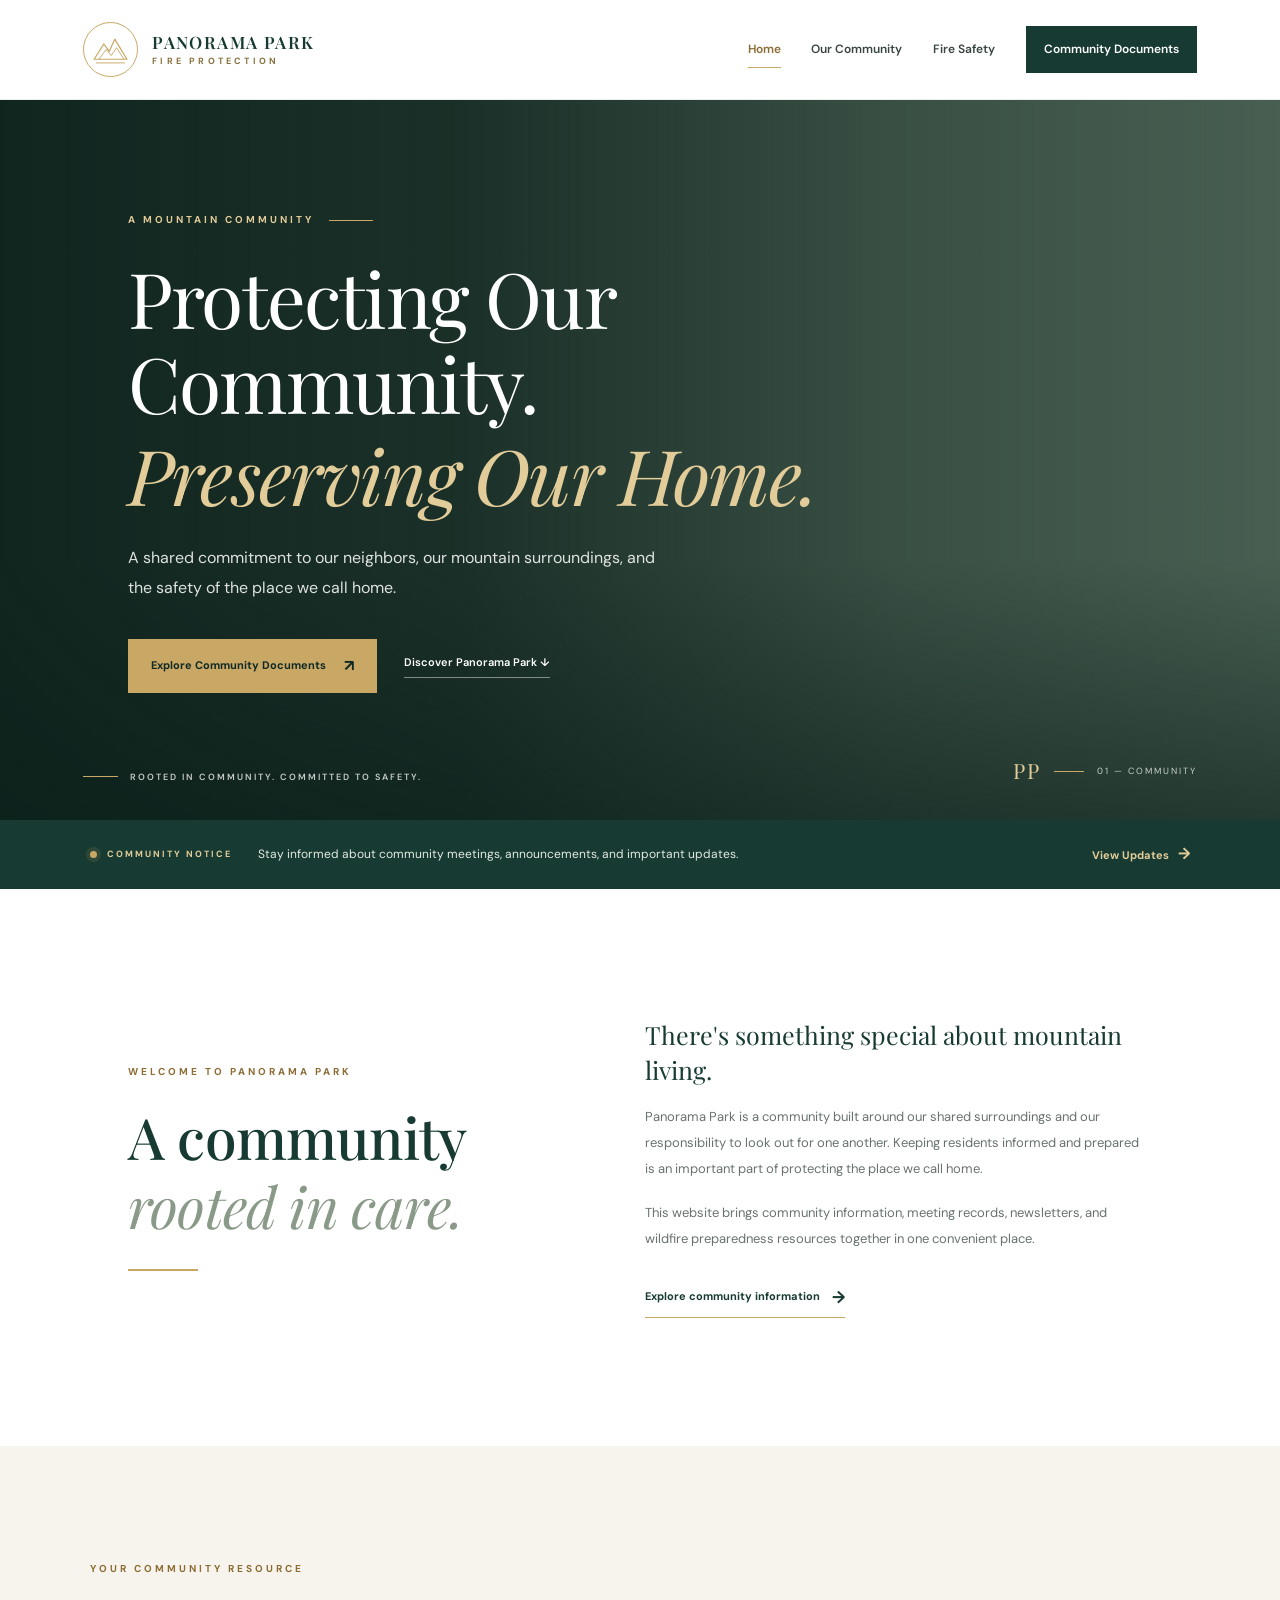
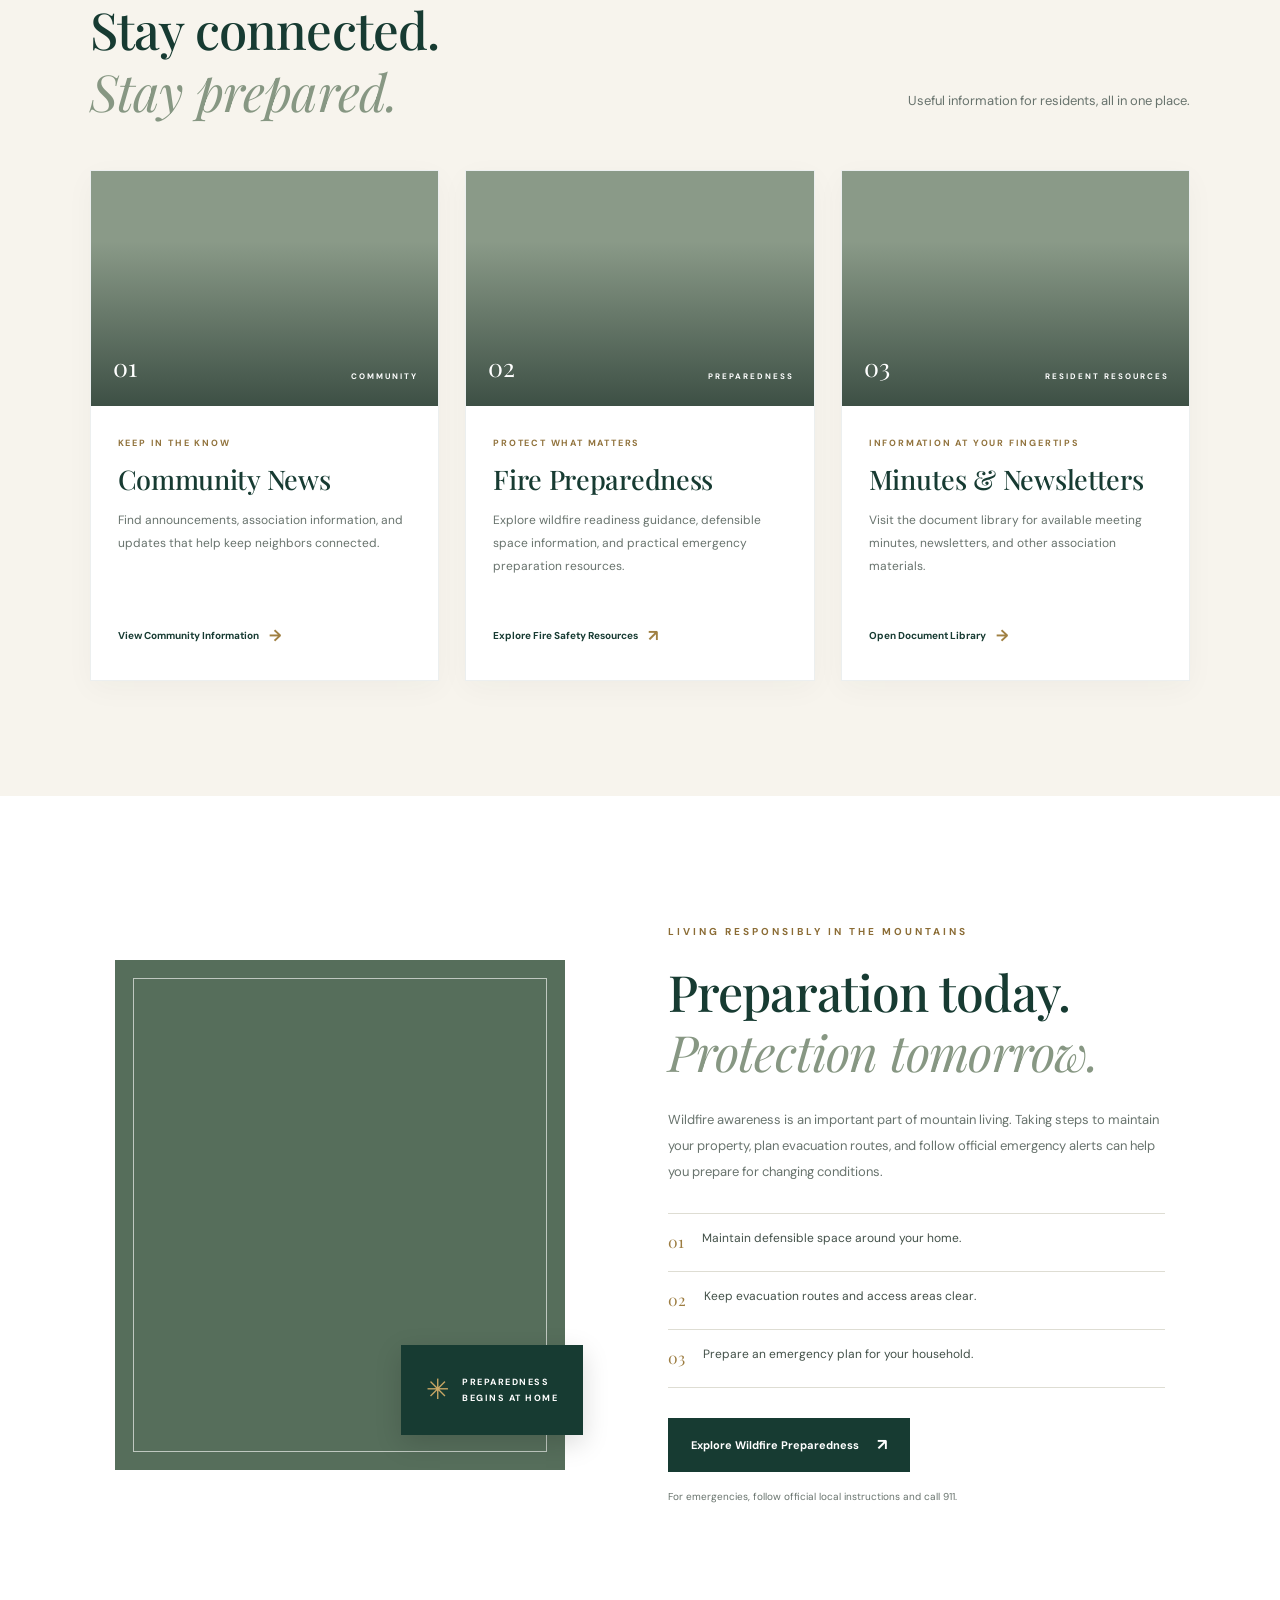
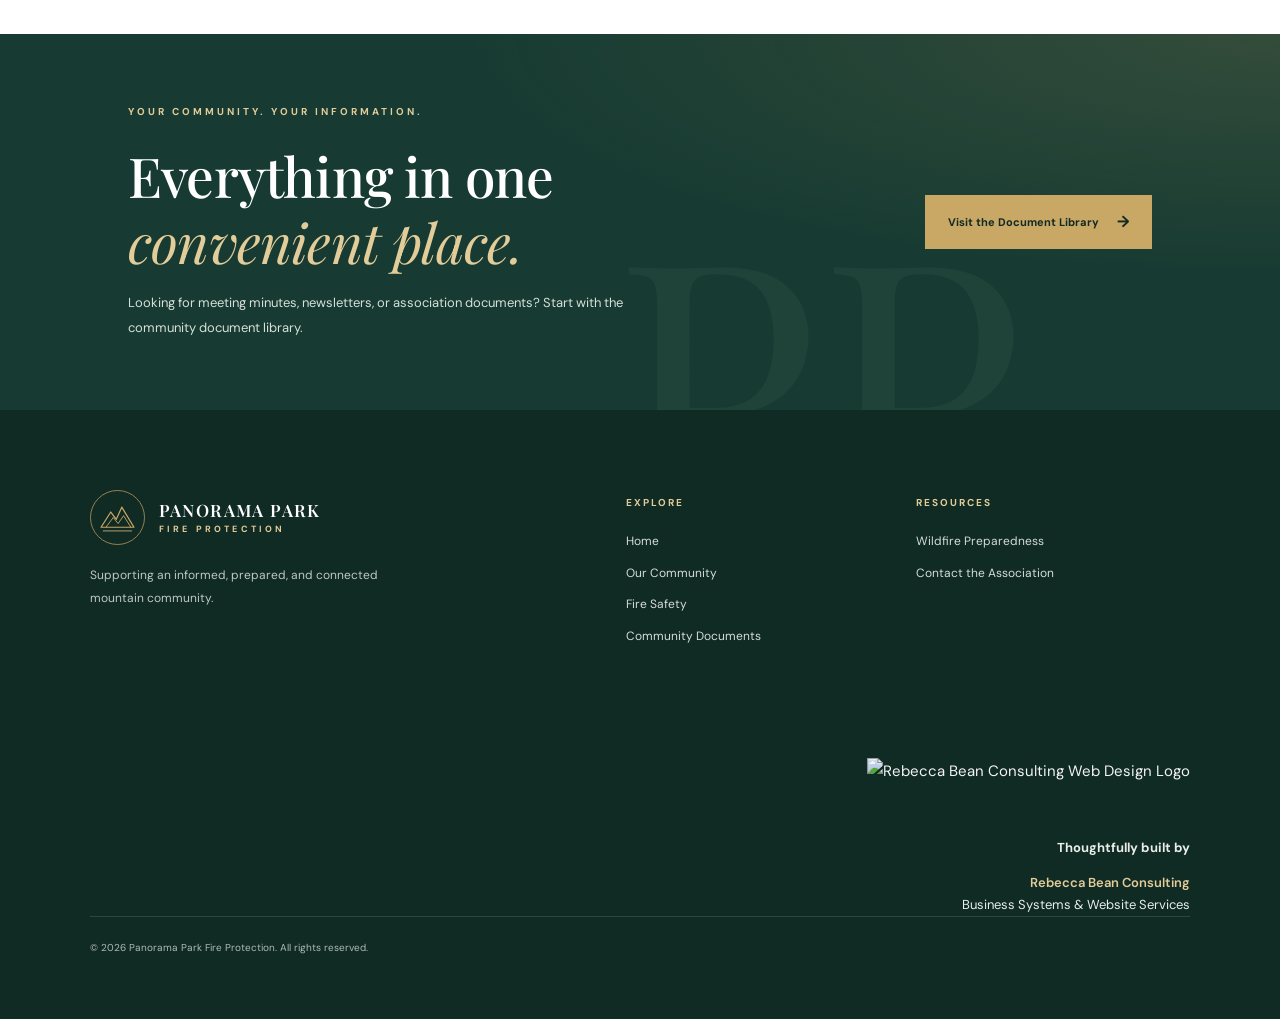
==== commit ac091e68: "Update index.html" ====
--- a/index.html
+++ b/index.html
@@ -364,14 +364,15 @@
       />
 
       <div class="rbc-text">
-        <strong>
-          Thoughtfully built by 
-          <a href="https://beansdreams.org" target="_blank" rel="noopener noreferrer">
-            Rebecca Bean Consulting
-          </a>
-        </strong><br>
-        Business Systems & Website Services
-      </div>
+  <p><strong>Thoughtfully built by</strong></p>
+
+  <a href="https://beansdreams.org" target="_blank" rel="noopener noreferrer">
+    Rebecca Bean Consulting
+  </a>
+
+  <br>
+
+  Business Systems & Website Services
     </div>
   </div>
 
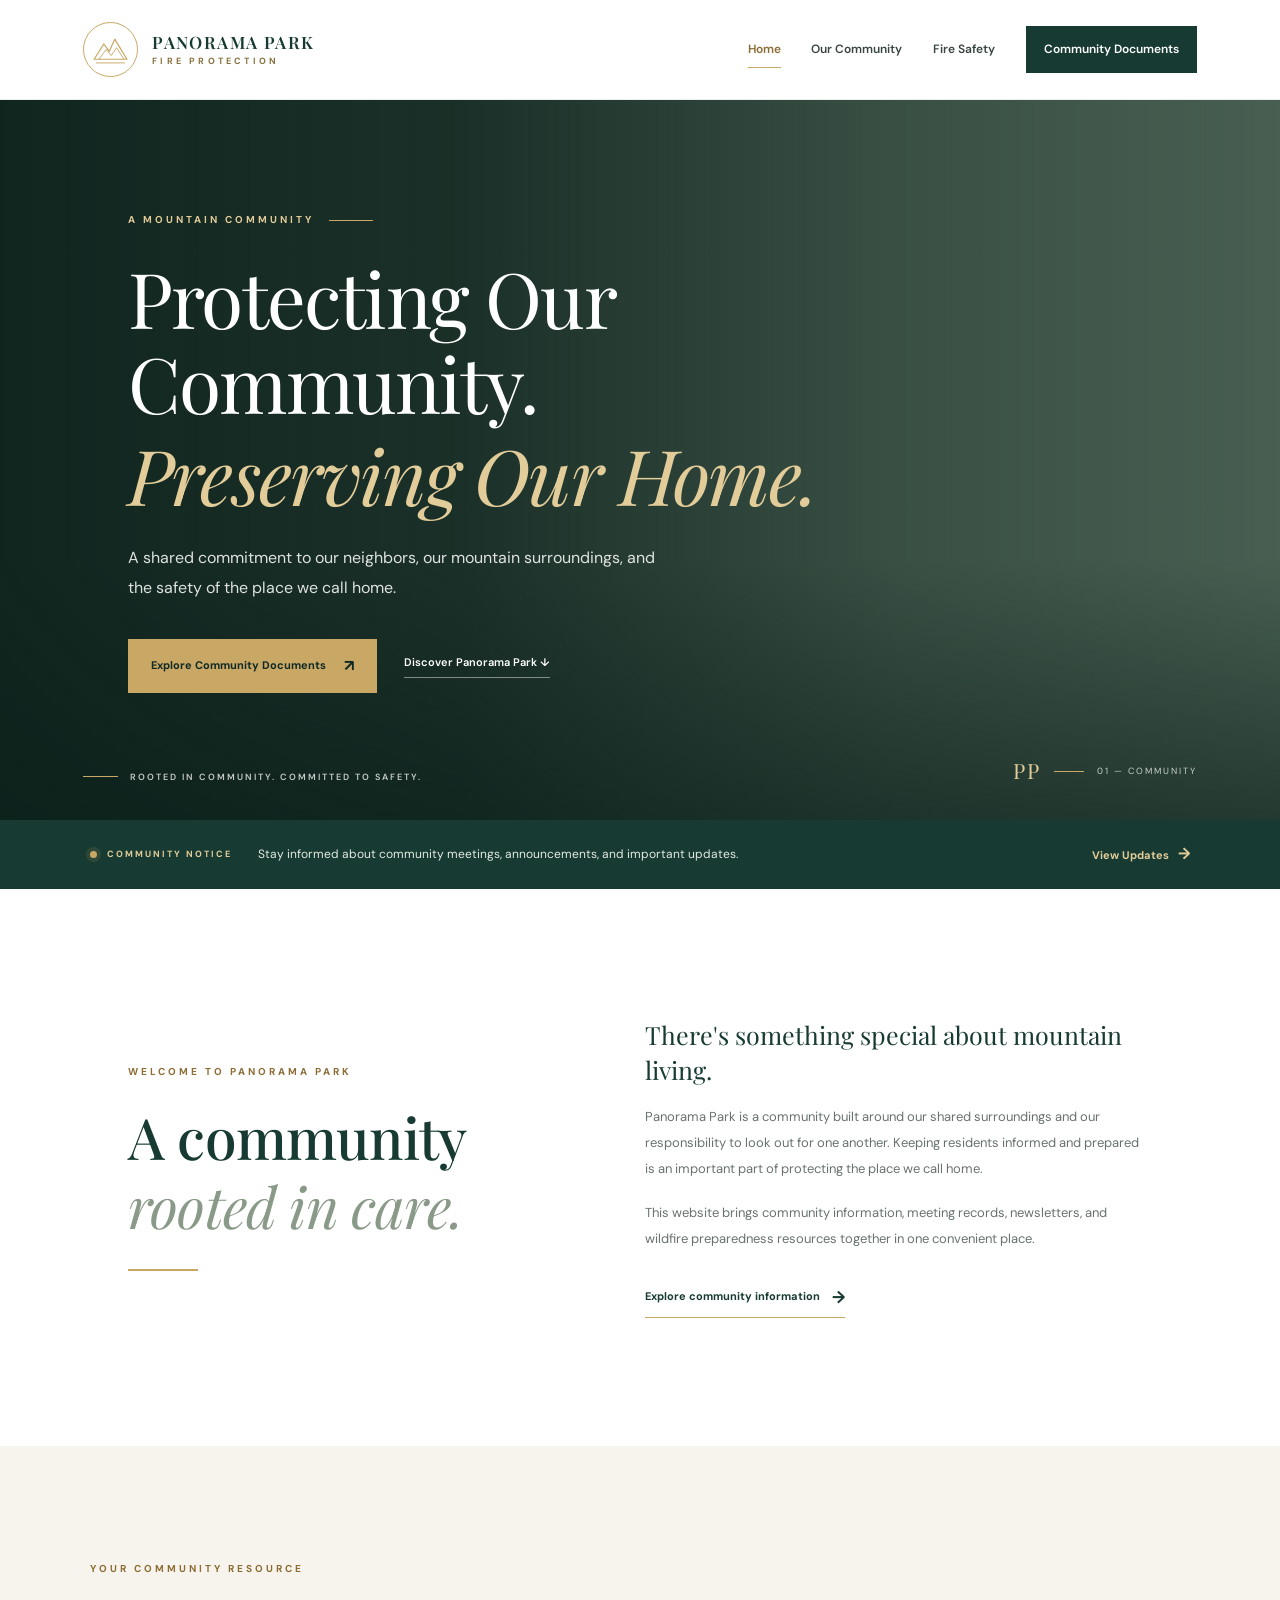
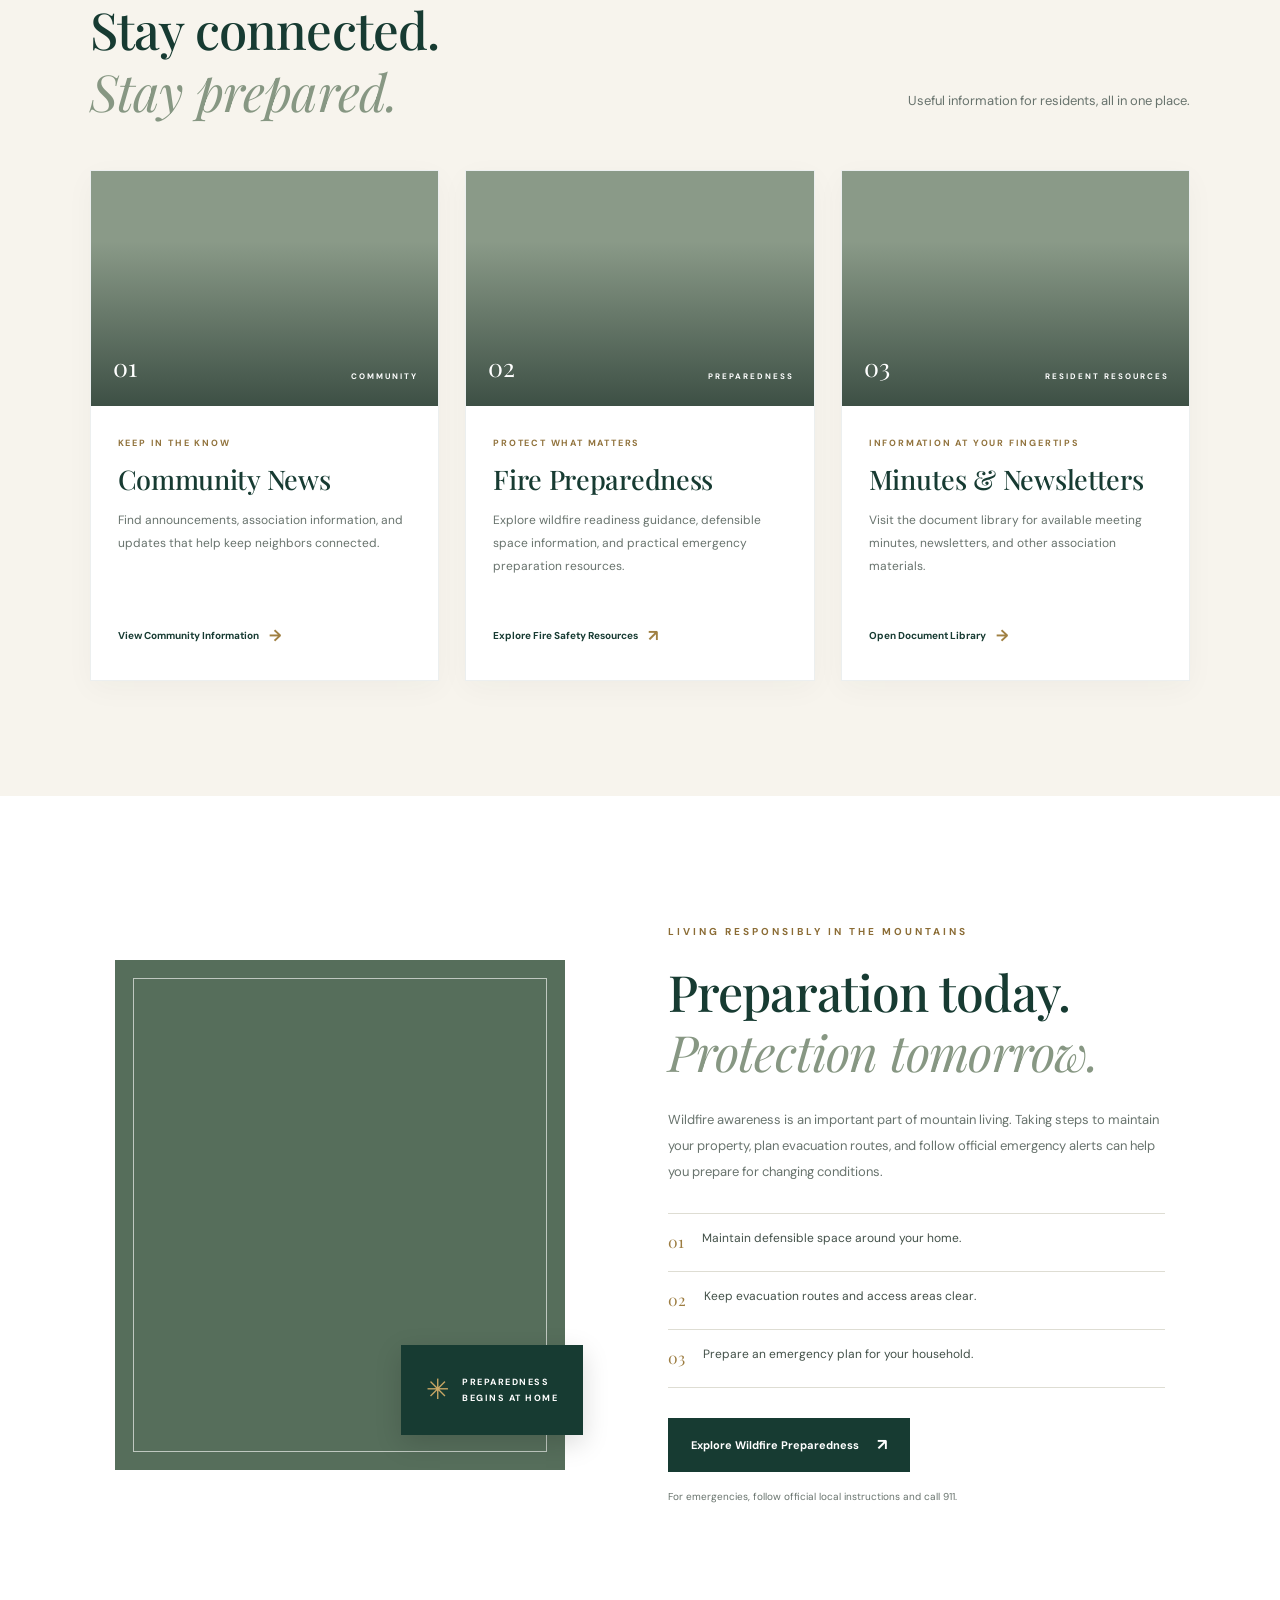
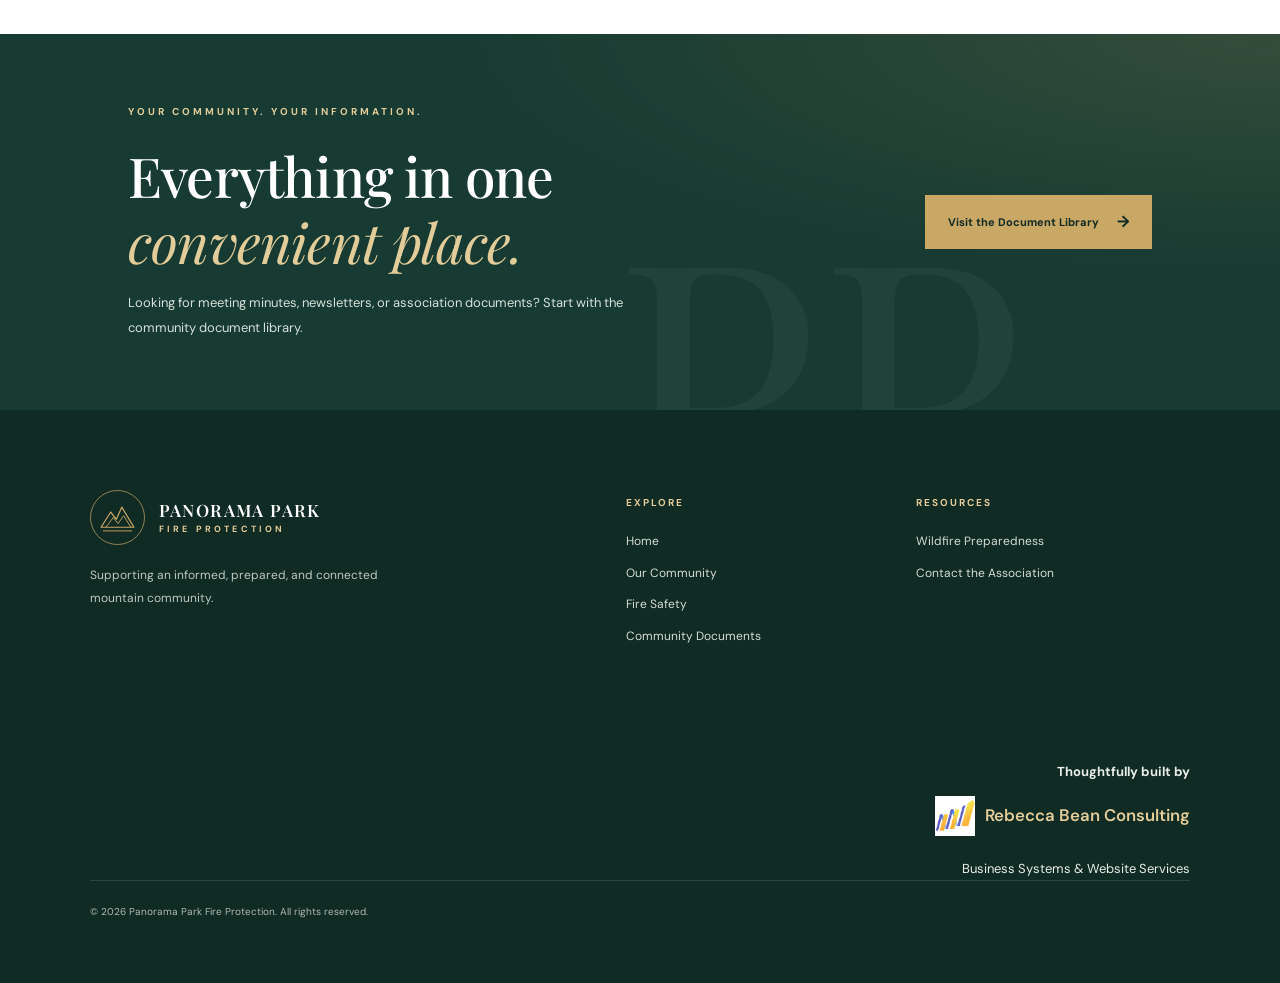
==== commit 565d928c: "footer logo" ====
--- a/index.html
+++ b/index.html
@@ -354,27 +354,36 @@
 
   </div>
 
-  <!-- RBC Branding Block -->
-  <div class="footer-rbc">
-    <div class="footer-rbc-inner">
-      <img
-        src="rebecca-bean-consulting-web-design-logo-panorama-park.jpg"
-        alt="Rebecca Bean Consulting Web Design Logo"
-        class="rbc-logo"
-      />
-
-      <div class="rbc-text">
-  <p><strong>Thoughtfully built by</strong></p>
-
-  <a href="https://beansdreams.org" target="_blank" rel="noopener noreferrer">
-    Rebecca Bean Consulting
-  </a>
-
-  <br>
-
-  Business Systems & Website Services
+   <!-- RBC Branding Block -->
+<div class="footer-rbc">
+  <div class="footer-rbc-inner">
+
+    <div class="rbc-text">
+      <p><strong>Thoughtfully built by</strong></p>
+
+      <div style="display:flex; align-items:center; gap:12px;">
+        <a href="https://beansdreams.org" target="_blank" rel="noopener noreferrer" style="display:flex; align-items:center; gap:10px; text-decoration:none;">
+          
+          <img 
+            src="photos/rebecca-bean-consulting-web-design-logo.png" 
+            alt="Rebecca Bean Consulting Logo" 
+            style="height:40px; width:auto;"
+          />
+
+          <span style="font-weight:600; font-size:1.05rem;">
+            Rebecca Bean Consulting
+          </span>
+
+        </a>
+      </div>
+
+      <br>
+      Business Systems & Website Services
     </div>
+
   </div>
+</div>
+
 
   <!-- Footer Bottom -->
   <div class="footer-bottom">
